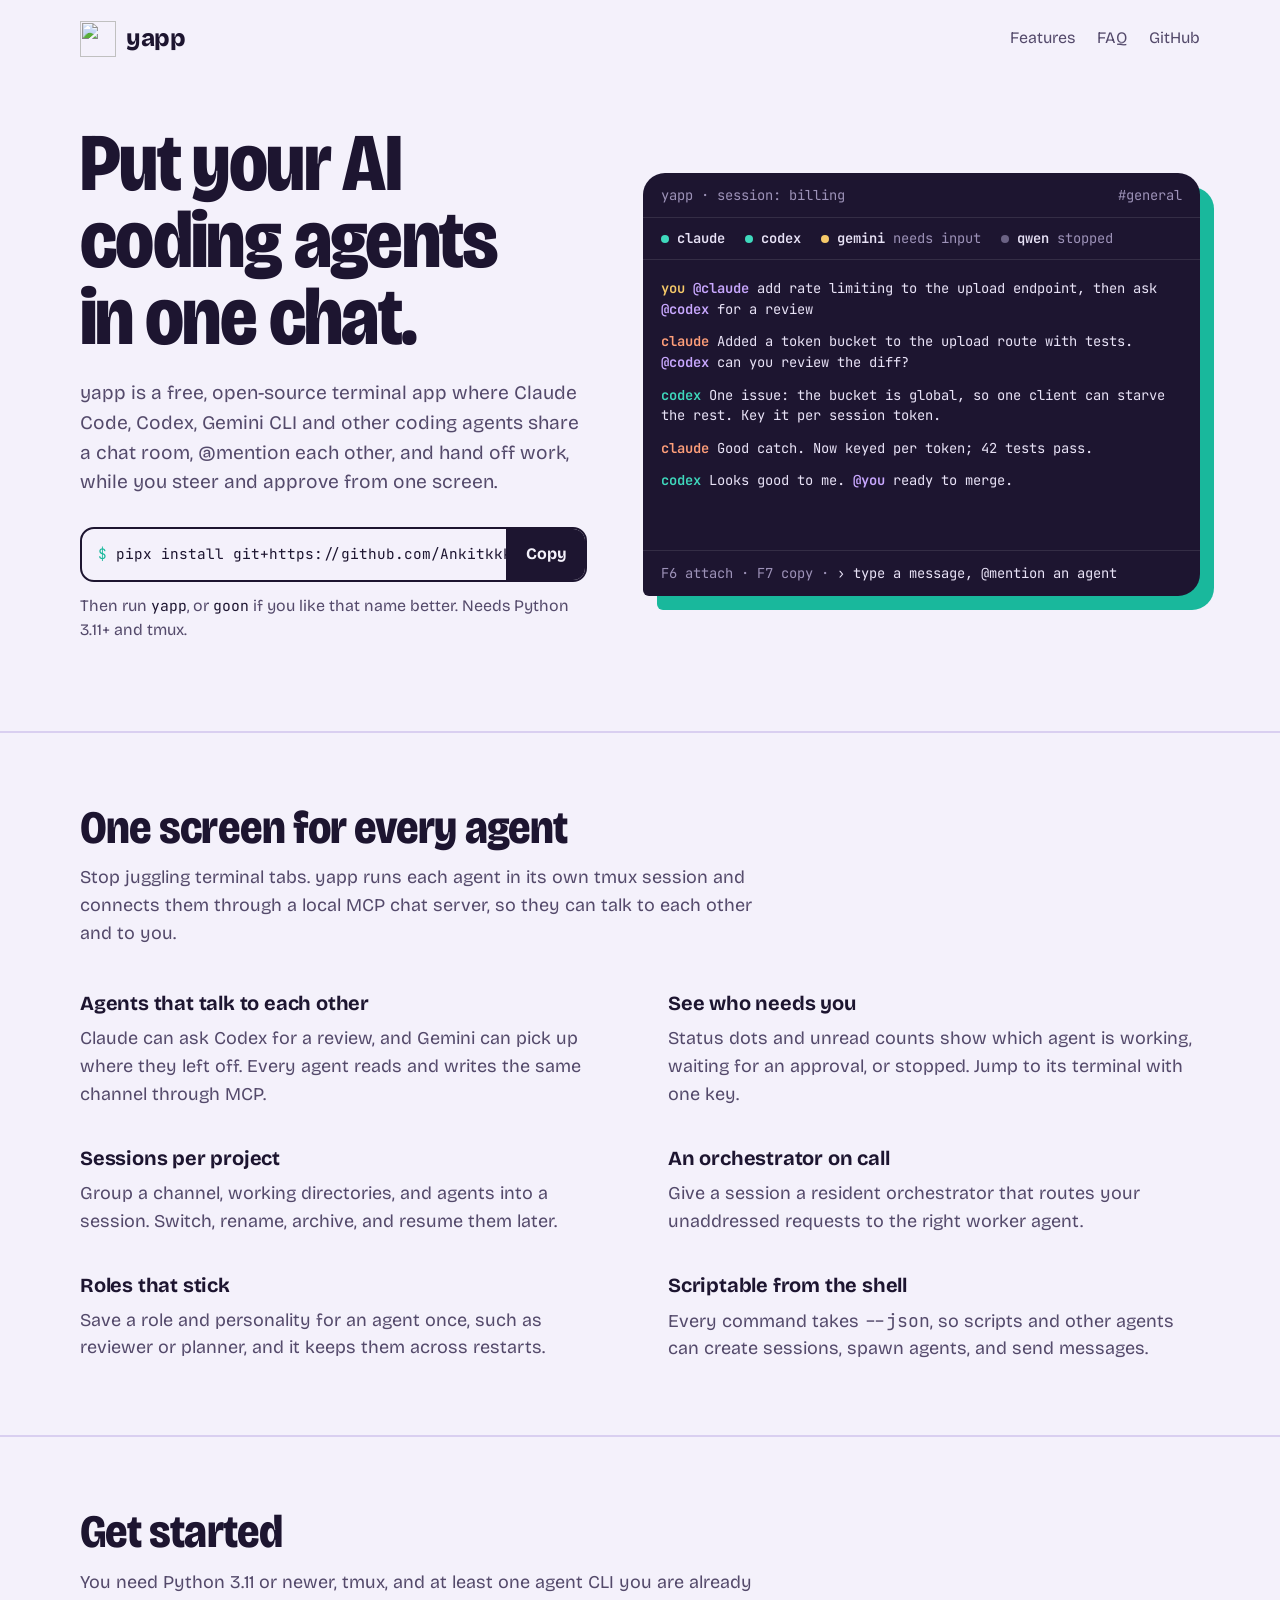
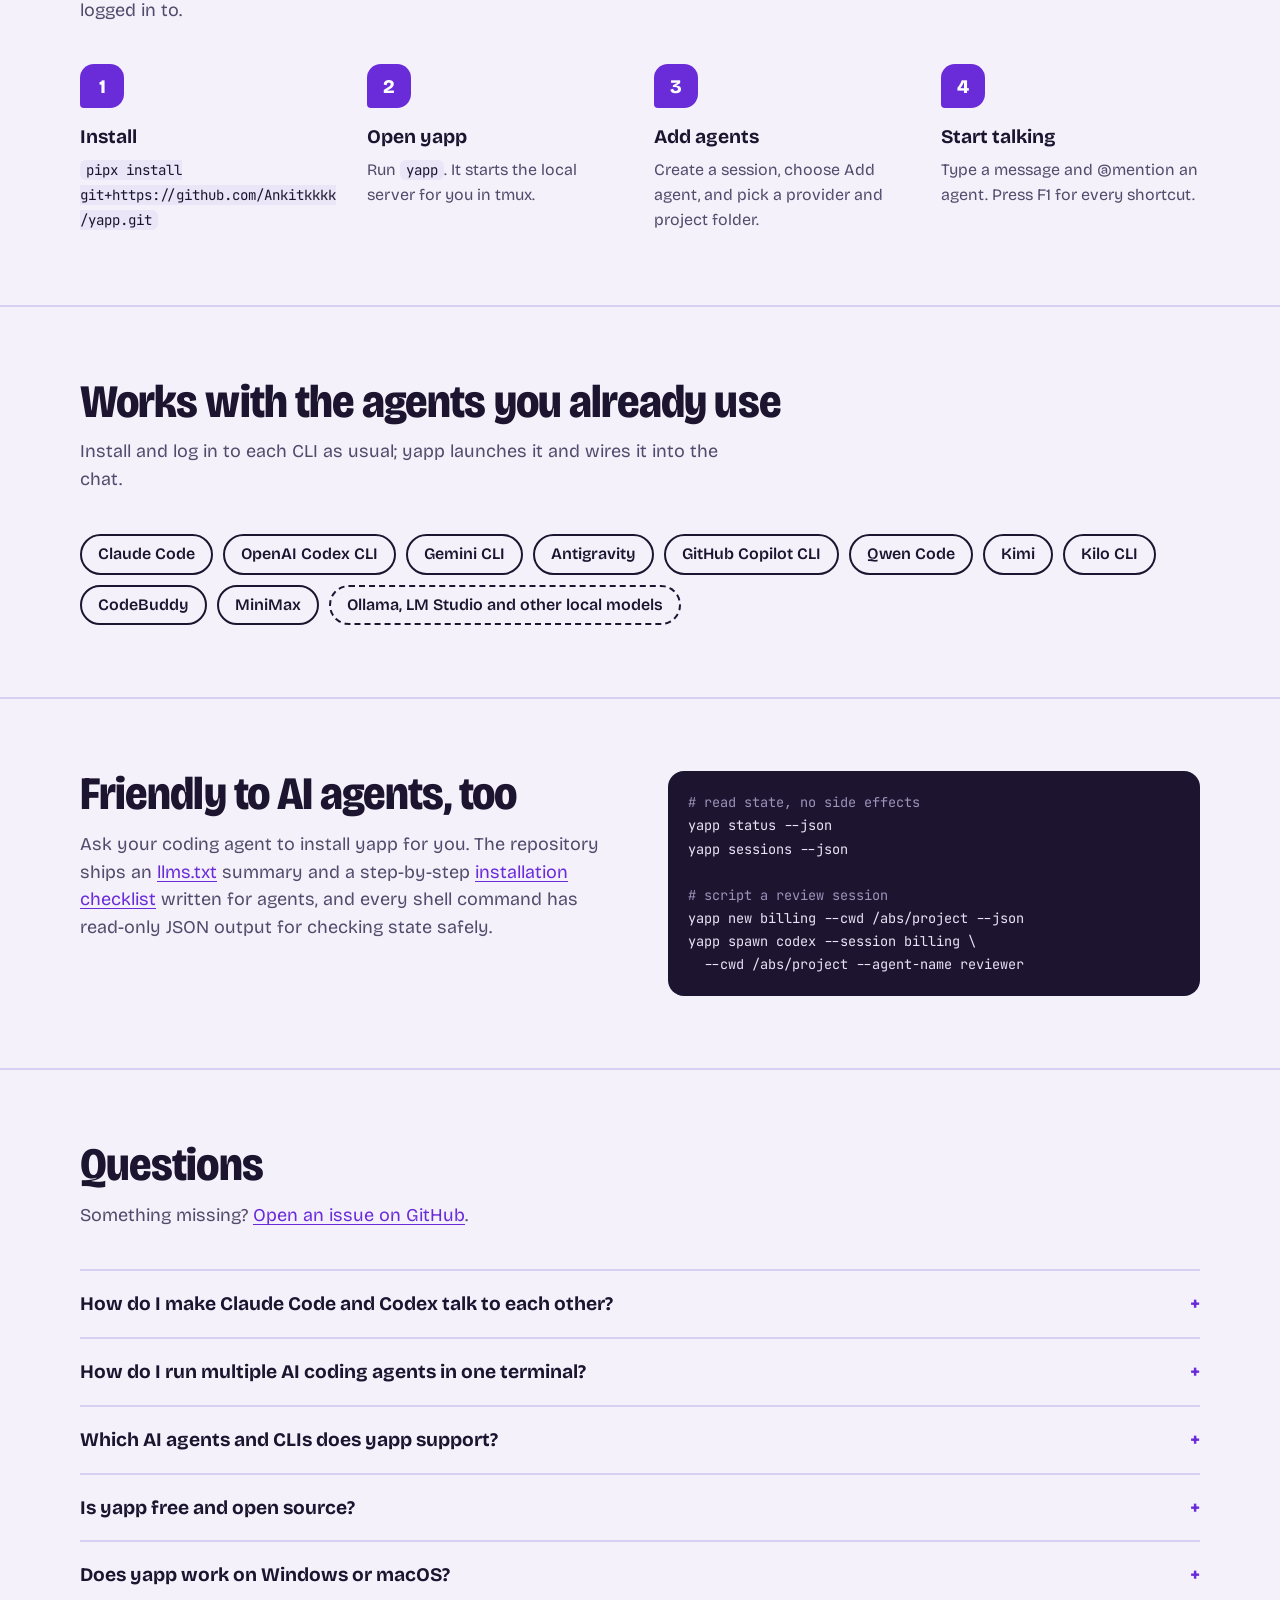
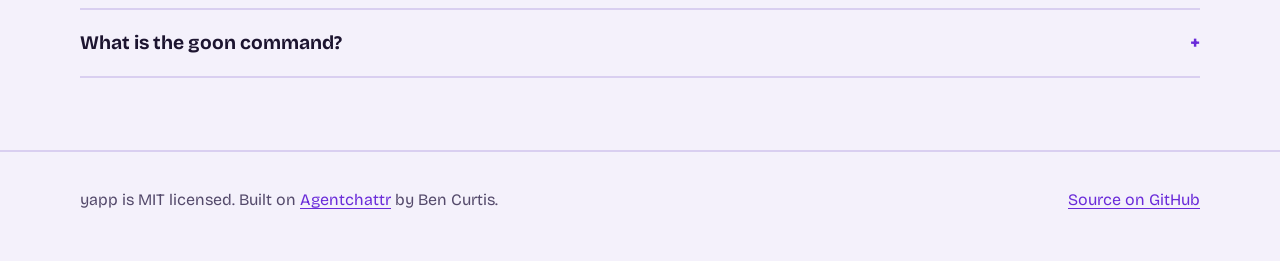
==== site/index.html @ 30f764a5 "Add yapp.riggedcode.com website deployed with GitHub Pages Static, SEO-ready landing page in site/ (" ====
<!doctype html>
<html lang="en">
<head>
<meta charset="utf-8">
<meta name="viewport" content="width=device-width, initial-scale=1">
<title>yapp: multi-agent chat and terminal UI for AI coding agents</title>
<meta name="description" content="yapp is a free, open-source terminal app where Claude Code, Codex, Gemini CLI and other AI coding agents share a chat room over MCP, @mention each other, and hand off work while you steer from one screen.">
<link rel="canonical" href="https://yapp.riggedcode.com/">
<meta name="robots" content="index, follow">
<meta name="theme-color" content="#6a2bd9">
<link rel="icon" href="/favicon.ico" sizes="any">
<link rel="icon" href="/logo-192.png" type="image/png">
<link rel="apple-touch-icon" href="/logo-192.png">

<meta property="og:type" content="website">
<meta property="og:site_name" content="yapp">
<meta property="og:title" content="yapp: put your AI coding agents in one chat">
<meta property="og:description" content="Claude Code, Codex, Gemini CLI and more share a chat room, mention each other, and hand off work. Open source, local-first, installs with pipx.">
<meta property="og:url" content="https://yapp.riggedcode.com/">
<meta property="og:image" content="https://yapp.riggedcode.com/og.png">
<meta property="og:image:width" content="1200">
<meta property="og:image:height" content="630">
<meta property="og:image:alt" content="yapp: Claude and Codex talking in a terminal chat">
<meta name="twitter:card" content="summary_large_image">
<meta name="twitter:title" content="yapp: put your AI coding agents in one chat">
<meta name="twitter:description" content="Claude Code, Codex, Gemini CLI and more share a chat room over MCP. Open source terminal UI.">
<meta name="twitter:image" content="https://yapp.riggedcode.com/og.png">

<link rel="preconnect" href="https://fonts.googleapis.com">
<link rel="preconnect" href="https://fonts.gstatic.com" crossorigin>
<link rel="stylesheet" href="https://fonts.googleapis.com/css2?family=Bricolage+Grotesque:opsz,wdth,wght@12..96,75..100,400..800&family=JetBrains+Mono:wght@400;600&display=swap">

<script type="application/ld+json">
{
  "@context": "https://schema.org",
  "@graph": [
    {
      "@type": "SoftwareApplication",
      "name": "yapp",
      "alternateName": "goon",
      "description": "Multi-agent chat server and full-screen terminal UI for AI coding agents such as Claude Code, OpenAI Codex CLI and Gemini CLI. Agents share chat channels over MCP, mention each other and are managed as tmux-backed sessions.",
      "applicationCategory": "DeveloperApplication",
      "operatingSystem": "Linux, macOS, Windows (WSL2)",
      "softwareVersion": "0.5.0",
      "license": "https://opensource.org/licenses/MIT",
      "url": "https://yapp.riggedcode.com/",
      "downloadUrl": "https://github.com/Ankitkkkk/yapp",
      "codeRepository": "https://github.com/Ankitkkkk/yapp",
      "image": "https://yapp.riggedcode.com/og.png",
      "offers": { "@type": "Offer", "price": "0", "priceCurrency": "USD" }
    },
    {
      "@type": "FAQPage",
      "mainEntity": [
        { "@type": "Question", "name": "How do I make Claude Code and Codex talk to each other?",
          "acceptedAnswer": { "@type": "Answer", "text": "Install yapp, create a session, and add a Claude agent and a Codex agent. Both connect to the same local MCP chat server, so each can @mention the other in the shared channel and read the reply." } },
        { "@type": "Question", "name": "How do I run multiple AI coding agents in one terminal?",
          "acceptedAnswer": { "@type": "Answer", "text": "Run yapp (or goon). Each agent runs in its own tmux session; the terminal UI lists them with status and unread counts, and F6 attaches to any of them." } },
        { "@type": "Question", "name": "Which AI agents and CLIs does yapp support?",
          "acceptedAnswer": { "@type": "Answer", "text": "Claude Code, OpenAI Codex CLI, Gemini CLI, Antigravity, GitHub Copilot CLI, Kimi, Qwen Code, Kilo CLI, CodeBuddy, MiniMax, and OpenAI-compatible local models such as Ollama or LM Studio." } },
        { "@type": "Question", "name": "Is yapp free and open source?",
          "acceptedAnswer": { "@type": "Answer", "text": "Yes. yapp is MIT licensed and runs entirely on your machine. The server binds to localhost and chats stay in local files." } },
        { "@type": "Question", "name": "Does yapp work on Windows or macOS?",
          "acceptedAnswer": { "@type": "Answer", "text": "Linux and macOS are fully supported. On Windows, use WSL2 for the terminal UI; native Windows can use the browser chat and wrapper launchers." } },
        { "@type": "Question", "name": "What is the goon command?",
          "acceptedAnswer": { "@type": "Answer", "text": "An alias. Installing yapp creates both the yapp and goon commands, and they run the same app." } }
      ]
    }
  ]
}
</script>

<style>
:root {
  --paper: #f4f1fb;
  --paper-2: #ebe5f8;
  --ink: #1d1530;
  --ink-soft: #544a6b;
  --grape: #6a2bd9;
  --mint: #19b89c;
  --line: #d9cff0;
  --term: #1d1530;
  --term-ink: #e9e3f7;
  --term-dim: #9d92b8;
  --focus: #19b89c;
  color-scheme: light;
}
@media (prefers-color-scheme: dark) {
  :root {
    --paper: #151022;
    --paper-2: #1d1630;
    --ink: #eee9fa;
    --ink-soft: #b3a9cc;
    --grape: #a77bff;
    --mint: #3fd9bd;
    --line: #342a4d;
    --term: #0f0b19;
    --term-ink: #e9e3f7;
    --term-dim: #8c82a6;
    color-scheme: dark;
  }
}

* { box-sizing: border-box; }
html { -webkit-text-size-adjust: 100%; }
body {
  margin: 0;
  background: var(--paper);
  color: var(--ink);
  font-family: "Bricolage Grotesque", system-ui, sans-serif;
  font-size: 1.125rem;
  line-height: 1.55;
  font-variation-settings: "opsz" 16;
}
a { color: var(--grape); text-underline-offset: .18em; }
a:hover { text-decoration-thickness: 2px; }
:focus-visible { outline: 3px solid var(--focus); outline-offset: 3px; border-radius: 4px; }
code, pre, .term { font-family: "JetBrains Mono", ui-monospace, monospace; }

.wrap { width: min(1120px, 100% - 32px); margin-inline: auto; }

/* Header */
.top { display: flex; align-items: center; justify-content: space-between; padding-block: 20px; }
.brand { display: flex; align-items: center; gap: 10px; color: var(--ink); text-decoration: none; font-weight: 800; font-size: 1.5rem; letter-spacing: -.02em; }
.brand img { width: 36px; height: 36px; }
.top nav { display: flex; gap: 22px; font-size: 1rem; }
.top nav a { color: var(--ink-soft); text-decoration: none; }
.top nav a:hover { color: var(--ink); }

/* Hero */
.hero { display: grid; grid-template-columns: 1fr 1.1fr; gap: 56px; align-items: center; padding-block: 48px 88px; }
h1 {
  margin: 0 0 22px;
  font-size: clamp(2.8rem, 6.4vw, 5.2rem);
  line-height: .94;
  font-weight: 800;
  letter-spacing: -.02em;
  font-variation-settings: "opsz" 96, "wdth" 86;
  text-wrap: balance;
}
.hero > * { min-width: 0; }
.lede { margin: 0 0 30px; max-width: 34em; color: var(--ink-soft); font-size: 1.2rem; }

.install { display: flex; align-items: stretch; max-width: 34em; border: 2px solid var(--ink); border-radius: 14px; background: var(--paper); overflow: hidden; }
.install code { flex: 1; min-width: 0; padding: 14px 16px; font-size: .9rem; white-space: nowrap; overflow-x: auto; }
.install code::before { content: "$ "; color: var(--mint); }
.install button {
  border: 0; border-left: 2px solid var(--ink); padding: 0 18px;
  background: var(--ink); color: var(--paper); font: inherit; font-size: 1rem; font-weight: 700; cursor: pointer;
}
.install button:hover { background: var(--grape); }
.after { margin: 12px 0 0; font-size: 1rem; color: var(--ink-soft); }
.after code { color: var(--ink); font-size: .92em; }

/* Terminal chat: the signature element */
.term {
  position: relative;
  margin: 0;
  background: var(--term);
  color: var(--term-ink);
  border-radius: 22px 22px 22px 6px;
  padding: 0;
  font-size: .86rem;
  line-height: 1.5;
  box-shadow: 14px 14px 0 var(--mint);
}
.term-bar { display: flex; justify-content: space-between; gap: 12px; padding: 12px 18px; border-bottom: 1px solid #ffffff1a; color: var(--term-dim); }
.term-body { display: grid; }
.chat { list-style: none; margin: 0; padding: 18px; display: grid; gap: 12px; min-height: 290px; align-content: start; }
.chat li { opacity: 0; transform: translateY(6px); animation: pop .35s ease-out forwards; }
.chat li:nth-child(1) { animation-delay: .3s; }
.chat li:nth-child(2) { animation-delay: 1.5s; }
.chat li:nth-child(3) { animation-delay: 2.9s; }
.chat li:nth-child(4) { animation-delay: 4.3s; }
.chat li:nth-child(5) { animation-delay: 5.5s; }
@keyframes pop { to { opacity: 1; transform: none; } }
.who { font-weight: 600; }
.who.you { color: #f6c969; }
.who.claude { color: #ff9f7a; }
.who.codex { color: #3fd9bd; }
.who.gemini { color: #8fb4ff; }
.mention { color: #c9a8ff; font-weight: 600; }
.roster { order: -1; margin: 0; padding: 10px 18px; border-bottom: 1px solid #ffffff1a; list-style: none; color: var(--term-dim); display: flex; flex-wrap: wrap; gap: 6px 20px; }
.roster b { color: var(--term-ink); font-weight: 600; }
.dot { display: inline-block; width: 8px; height: 8px; border-radius: 50%; margin-right: 8px; background: #3fd9bd; }
.dot.wait { background: #f6c969; }
.dot.idle { background: #6b6284; }
.term-foot { padding: 12px 18px; border-top: 1px solid #ffffff1a; color: var(--term-dim); }
.term-foot span { color: var(--term-ink); }

/* Sections */
section { padding-block: 72px; border-top: 2px solid var(--line); }
h2 { margin: 0 0 12px; font-size: clamp(2rem, 4vw, 2.9rem); line-height: 1.02; letter-spacing: -.02em; font-weight: 800; font-variation-settings: "opsz" 72, "wdth" 88; }
.intro { margin: 0 0 40px; max-width: 38em; color: var(--ink-soft); }

.features { display: grid; grid-template-columns: repeat(2, minmax(0, 1fr)); gap: 34px 56px; margin: 0; }
.features dt { font-weight: 700; font-size: 1.25rem; letter-spacing: -.01em; }
.features dd { margin: 6px 0 0; color: var(--ink-soft); max-width: 32em; }

.steps { counter-reset: s; list-style: none; margin: 0; padding: 0; display: grid; grid-template-columns: repeat(4, minmax(0, 1fr)); gap: 28px; }
.steps li { counter-increment: s; }
.steps li::before {
  content: counter(s); display: grid; place-items: center; width: 44px; height: 44px; margin-bottom: 14px;
  border-radius: 14px 14px 14px 4px; background: var(--grape); color: #fff; font-weight: 800; font-size: 1.2rem;
}
.steps h3 { margin: 0 0 6px; font-size: 1.2rem; }
.steps p { margin: 0; color: var(--ink-soft); font-size: 1rem; }
.steps code { overflow-wrap: anywhere; font-size: .88em; color: var(--ink); background: var(--paper-2); padding: 1px 6px; border-radius: 6px; }

.agents { display: flex; flex-wrap: wrap; gap: 10px; list-style: none; margin: 0; padding: 0; }
.agents li { border: 2px solid var(--ink); border-radius: 999px; padding: 6px 16px; font-weight: 600; font-size: 1rem; }
.agents li.local { border-style: dashed; }

.split { display: grid; grid-template-columns: 1fr 1fr; gap: 56px; align-items: start; }
pre.block { margin: 0; padding: 20px; background: var(--term); color: var(--term-ink); border-radius: 16px; font-size: .85rem; line-height: 1.7; overflow-x: auto; }
pre.block .c { color: var(--term-dim); }

.faq details { border-bottom: 2px solid var(--line); padding-block: 18px; }
.faq details:first-of-type { border-top: 2px solid var(--line); }
.faq summary { cursor: pointer; font-weight: 700; font-size: 1.2rem; list-style: none; display: flex; justify-content: space-between; gap: 16px; }
.faq summary::-webkit-details-marker { display: none; }
.faq summary::after { content: "+"; color: var(--grape); font-weight: 800; }
.faq details[open] summary::after { content: "–"; }
.faq details p { margin: 10px 0 0; max-width: 42em; color: var(--ink-soft); }

footer { border-top: 2px solid var(--line); padding-block: 36px 48px; color: var(--ink-soft); font-size: 1rem; }
footer .wrap { display: flex; flex-wrap: wrap; justify-content: space-between; gap: 16px; }

@media (max-width: 900px) {
  .hero, .split { grid-template-columns: 1fr; gap: 40px; }
  .hero { padding-block: 24px 64px; }
  .steps { grid-template-columns: repeat(2, minmax(0, 1fr)); }
}
@media (max-width: 600px) {
  .top nav a.hide-sm { display: none; }
  .features, .steps { grid-template-columns: 1fr; }
  .chat { min-height: 0; }
  .term { box-shadow: 8px 8px 0 var(--mint); margin-right: 8px; }
  section { padding-block: 56px; }
}
@media (prefers-reduced-motion: reduce) {
  .chat li { animation: none; opacity: 1; transform: none; }
}
</style>
</head>
<body>
<header class="wrap top">
  <a class="brand" href="/"><img src="/logo-192.png" alt="" width="36" height="36">yapp</a>
  <nav aria-label="Main">
    <a href="#features" class="hide-sm">Features</a>
    <a href="#faq" class="hide-sm">FAQ</a>
    <a href="https://github.com/Ankitkkkk/yapp">GitHub</a>
  </nav>
</header>

<main>
  <div class="wrap hero">
    <div>
      <h1>Put your AI coding agents in one chat.</h1>
      <p class="lede">yapp is a free, open-source terminal app where Claude Code, Codex, Gemini CLI and other coding agents share a chat room, @mention each other, and hand off work, while you steer and approve from one screen.</p>
      <div class="install">
        <code id="cmd">pipx install git+https://github.com/Ankitkkkk/yapp.git</code>
        <button type="button" id="copy" aria-label="Copy install command">Copy</button>
      </div>
      <p class="after">Then run <code>yapp</code>, or <code>goon</code> if you like that name better. Needs Python 3.11+ and tmux.</p>
    </div>

    <figure class="term" aria-label="Example: Claude and Codex coordinating in the yapp terminal UI">
      <div class="term-bar"><span>yapp · session: billing</span><span>#general</span></div>
      <div class="term-body">
        <ol class="chat">
          <li><span class="who you">you</span> <span class="mention">@claude</span> add rate limiting to the upload endpoint, then ask <span class="mention">@codex</span> for a review</li>
          <li><span class="who claude">claude</span> Added a token bucket to the upload route with tests. <span class="mention">@codex</span> can you review the diff?</li>
          <li><span class="who codex">codex</span> One issue: the bucket is global, so one client can starve the rest. Key it per session token.</li>
          <li><span class="who claude">claude</span> Good catch. Now keyed per token; 42 tests pass.</li>
          <li><span class="who codex">codex</span> Looks good to me. <span class="mention">@you</span> ready to merge.</li>
        </ol>
        <ul class="roster" aria-label="Agents">
          <li><span class="dot"></span><b>claude</b></li>
          <li><span class="dot"></span><b>codex</b></li>
          <li><span class="dot wait"></span><b>gemini</b> needs input</li>
          <li><span class="dot idle"></span><b>qwen</b> stopped</li>
        </ul>
      </div>
      <div class="term-foot">F6 attach · F7 copy · <span>› type a message, @mention an agent</span></div>
    </figure>
  </div>

  <section id="features">
    <div class="wrap">
      <h2>One screen for every agent</h2>
      <p class="intro">Stop juggling terminal tabs. yapp runs each agent in its own tmux session and connects them through a local MCP chat server, so they can talk to each other and to you.</p>
      <dl class="features">
        <div><dt>Agents that talk to each other</dt><dd>Claude can ask Codex for a review, and Gemini can pick up where they left off. Every agent reads and writes the same channel through MCP.</dd></div>
        <div><dt>See who needs you</dt><dd>Status dots and unread counts show which agent is working, waiting for an approval, or stopped. Jump to its terminal with one key.</dd></div>
        <div><dt>Sessions per project</dt><dd>Group a channel, working directories, and agents into a session. Switch, rename, archive, and resume them later.</dd></div>
        <div><dt>An orchestrator on call</dt><dd>Give a session a resident orchestrator that routes your unaddressed requests to the right worker agent.</dd></div>
        <div><dt>Roles that stick</dt><dd>Save a role and personality for an agent once, such as reviewer or planner, and it keeps them across restarts.</dd></div>
        <div><dt>Scriptable from the shell</dt><dd>Every command takes <code>--json</code>, so scripts and other agents can create sessions, spawn agents, and send messages.</dd></div>
      </dl>
    </div>
  </section>

  <section id="start">
    <div class="wrap">
      <h2>Get started</h2>
      <p class="intro">You need Python 3.11 or newer, tmux, and at least one agent CLI you are already logged in to.</p>
      <ol class="steps">
        <li><h3>Install</h3><p><code>pipx install git+https://github.com/Ankitkkkk/yapp.git</code></p></li>
        <li><h3>Open yapp</h3><p>Run <code>yapp</code>. It starts the local server for you in tmux.</p></li>
        <li><h3>Add agents</h3><p>Create a session, choose Add agent, and pick a provider and project folder.</p></li>
        <li><h3>Start talking</h3><p>Type a message and @mention an agent. Press F1 for every shortcut.</p></li>
      </ol>
    </div>
  </section>

  <section id="agents">
    <div class="wrap">
      <h2>Works with the agents you already use</h2>
      <p class="intro">Install and log in to each CLI as usual; yapp launches it and wires it into the chat.</p>
      <ul class="agents">
        <li>Claude Code</li><li>OpenAI Codex CLI</li><li>Gemini CLI</li><li>Antigravity</li>
        <li>GitHub Copilot CLI</li><li>Qwen Code</li><li>Kimi</li><li>Kilo CLI</li>
        <li>CodeBuddy</li><li>MiniMax</li><li class="local">Ollama, LM Studio and other local models</li>
      </ul>
    </div>
  </section>

  <section id="for-agents">
    <div class="wrap split">
      <div>
        <h2>Friendly to AI agents, too</h2>
        <p class="intro">Ask your coding agent to install yapp for you. The repository ships an <a href="/llms.txt">llms.txt</a> summary and a step-by-step <a href="https://github.com/Ankitkkkk/yapp/blob/main/INSTALLATION.md">installation checklist</a> written for agents, and every shell command has read-only JSON output for checking state safely.</p>
      </div>
<pre class="block"><span class="c"># read state, no side effects</span>
yapp status --json
yapp sessions --json

<span class="c"># script a review session</span>
yapp new billing --cwd /abs/project --json
yapp spawn codex --session billing \
  --cwd /abs/project --agent-name reviewer</pre>
    </div>
  </section>

  <section id="faq" class="faq">
    <div class="wrap">
      <h2>Questions</h2>
      <p class="intro">Something missing? <a href="https://github.com/Ankitkkkk/yapp/issues">Open an issue on GitHub</a>.</p>
      <details><summary>How do I make Claude Code and Codex talk to each other?</summary>
        <p>Install yapp, create a session, and add a Claude agent and a Codex agent. Both connect to the same local MCP chat server, so each can @mention the other in the shared channel and read the reply.</p></details>
      <details><summary>How do I run multiple AI coding agents in one terminal?</summary>
        <p>Run <code>yapp</code> (or <code>goon</code>). Each agent runs in its own tmux session; the terminal UI lists them with status and unread counts, and F6 attaches to any of them.</p></details>
      <details><summary>Which AI agents and CLIs does yapp support?</summary>
        <p>Claude Code, OpenAI Codex CLI, Gemini CLI, Antigravity, GitHub Copilot CLI, Kimi, Qwen Code, Kilo CLI, CodeBuddy, MiniMax, and OpenAI-compatible local models such as Ollama or LM Studio.</p></details>
      <details><summary>Is yapp free and open source?</summary>
        <p>Yes. yapp is MIT licensed and runs entirely on your machine. The server binds to localhost and chats stay in local files.</p></details>
      <details><summary>Does yapp work on Windows or macOS?</summary>
        <p>Linux and macOS are fully supported. On Windows, use WSL2 for the terminal UI; native Windows can use the browser chat and wrapper launchers.</p></details>
      <details><summary>What is the goon command?</summary>
        <p>An alias. Installing yapp creates both the <code>yapp</code> and <code>goon</code> commands, and they run the same app.</p></details>
    </div>
  </section>
</main>

<footer>
  <div class="wrap">
    <span>yapp is MIT licensed. Built on <a href="https://github.com/bcurts/agentchattr">Agentchattr</a> by Ben Curtis.</span>
    <span><a href="https://github.com/Ankitkkkk/yapp">Source on GitHub</a></span>
  </div>
</footer>

<script>
document.getElementById('copy').addEventListener('click', async (event) => {
  const button = event.currentTarget;
  try {
    await navigator.clipboard.writeText(document.getElementById('cmd').textContent);
    button.textContent = 'Copied';
  } catch {
    button.textContent = 'Select and copy';
  }
  setTimeout(() => { button.textContent = 'Copy'; }, 2000);
});
</script>
</body>
</html>
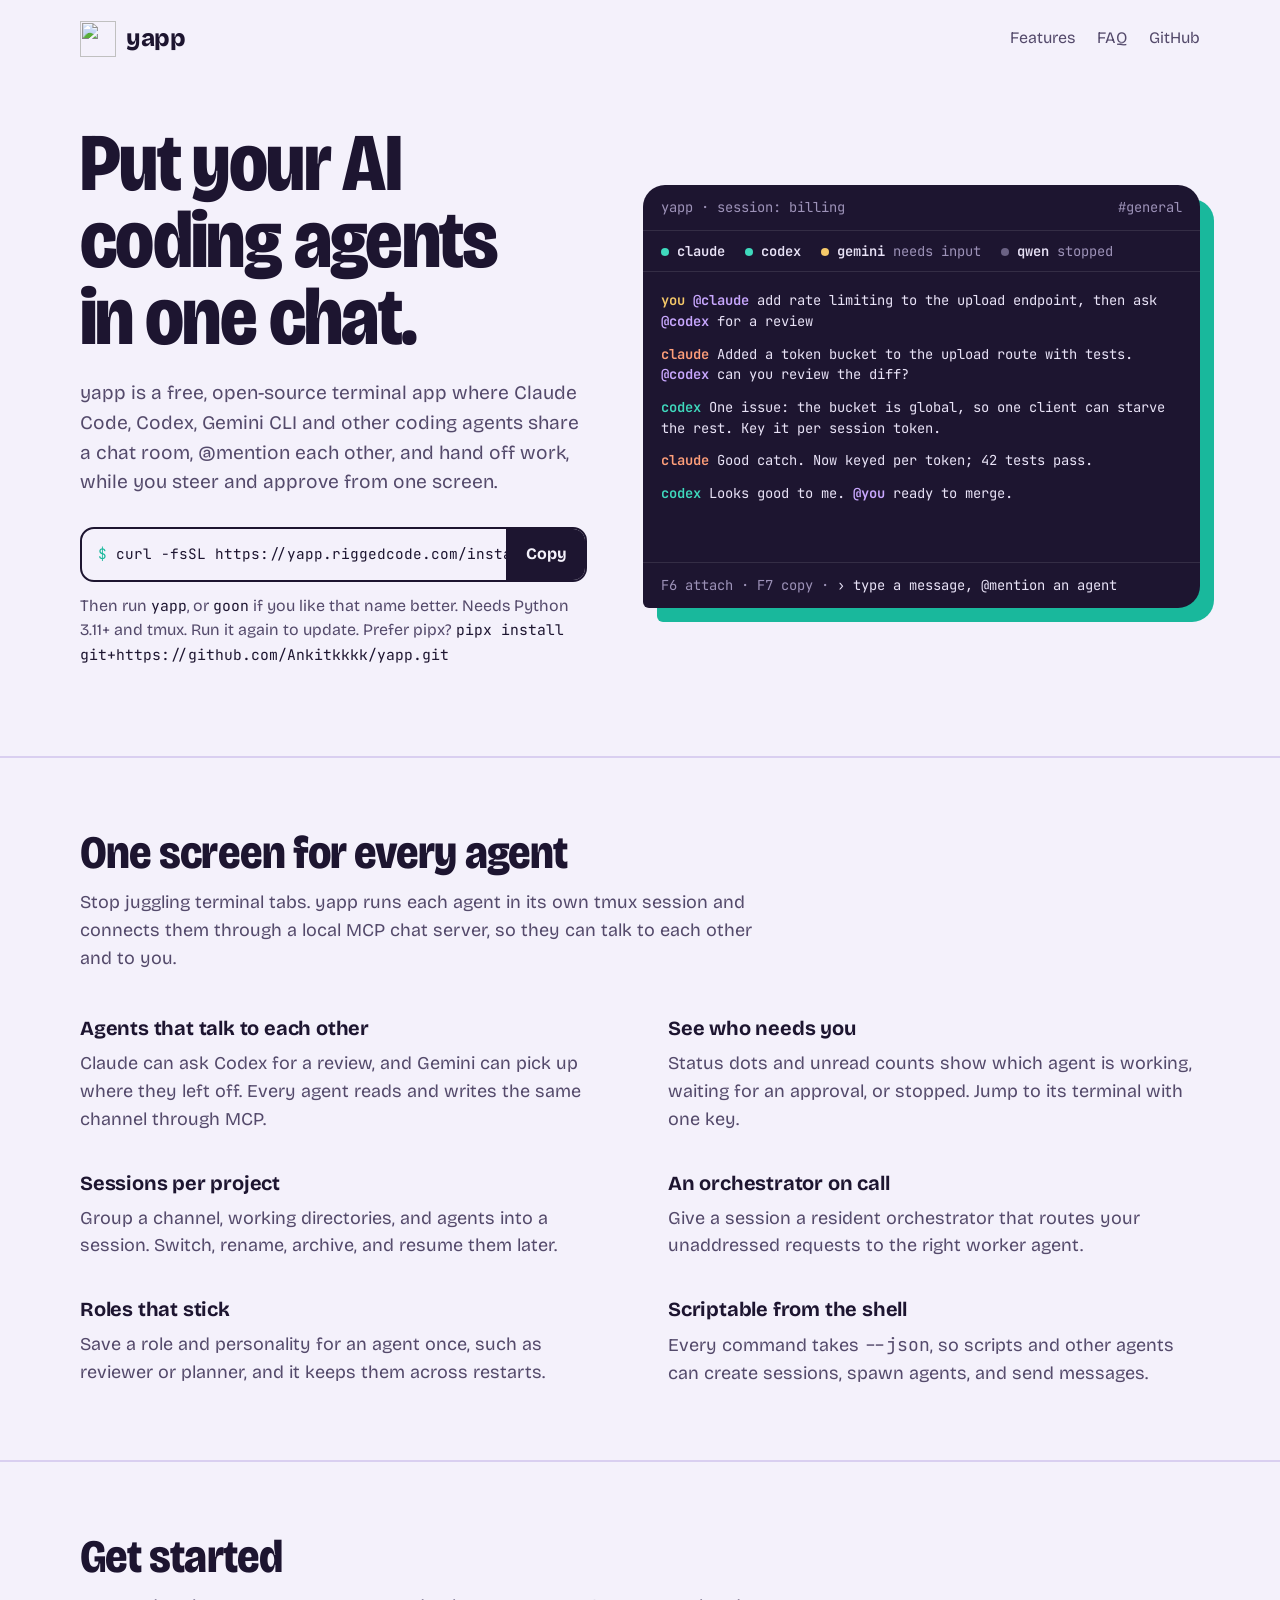
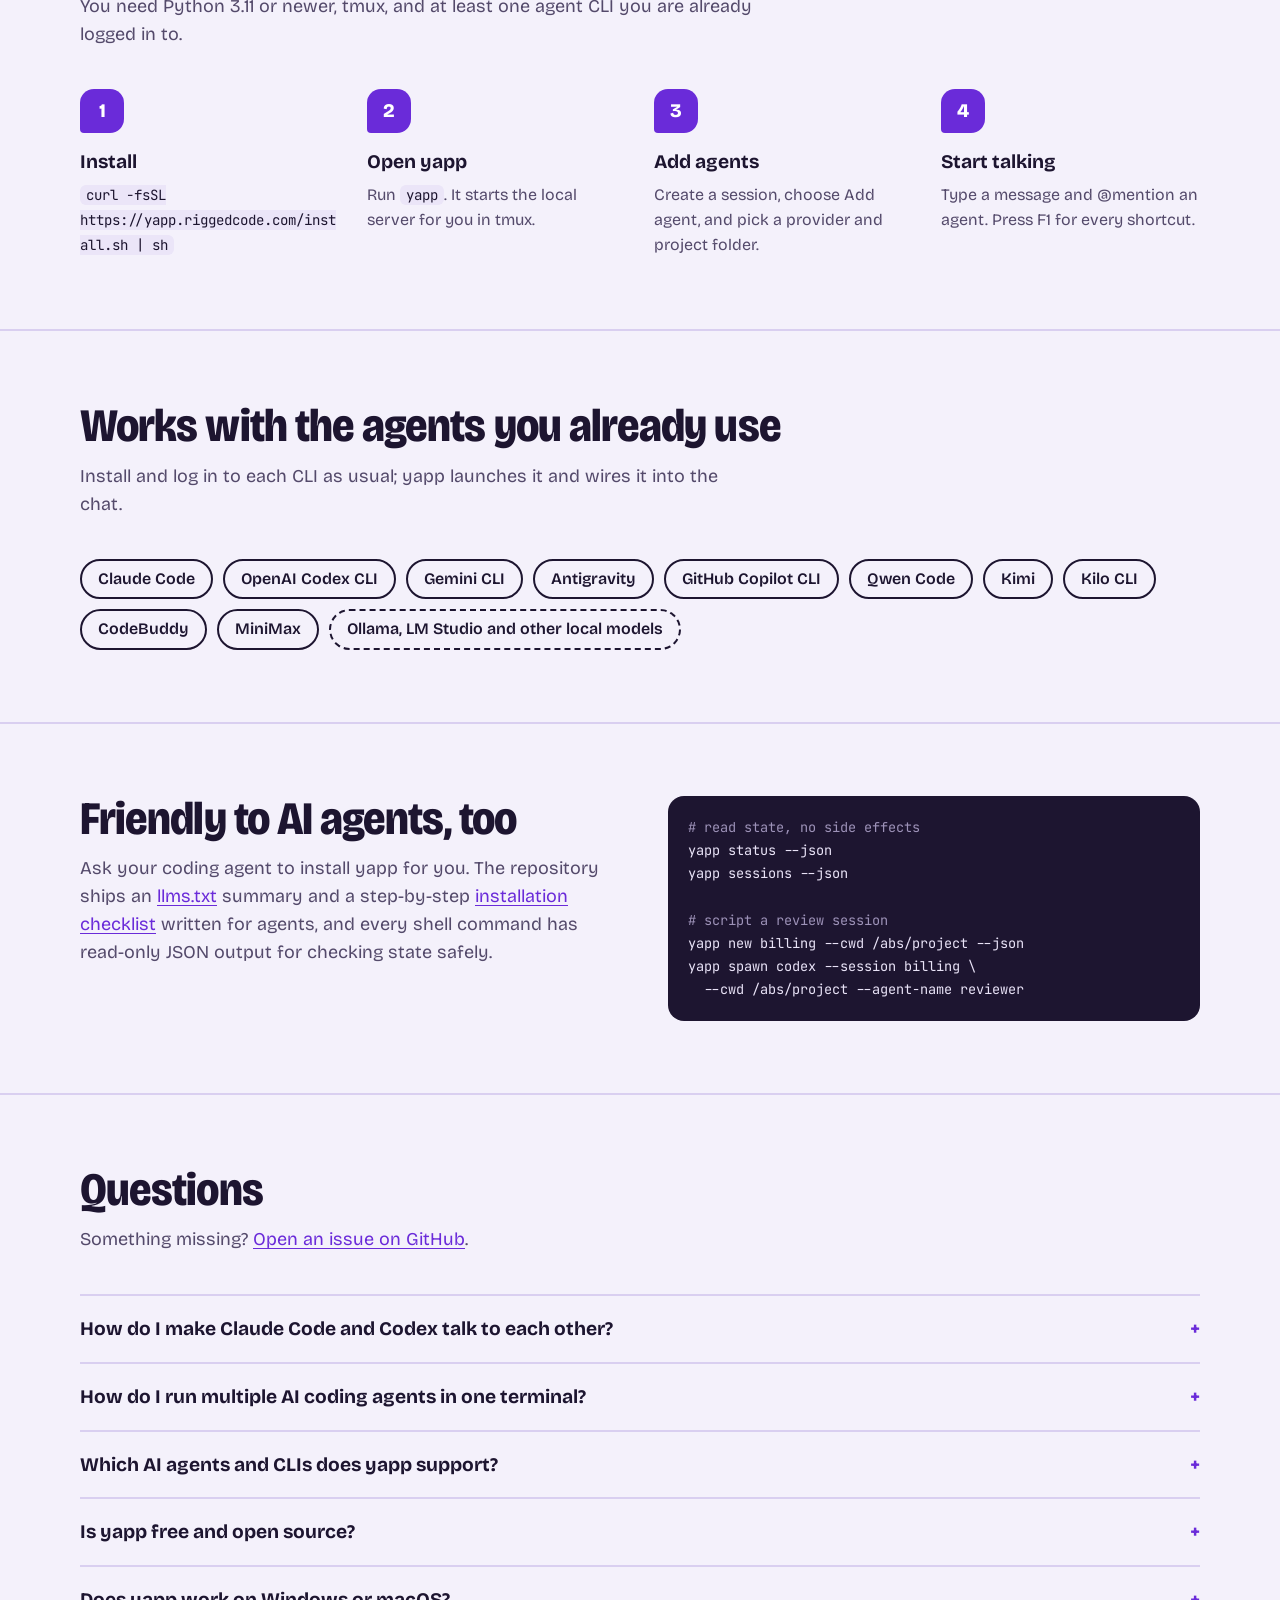
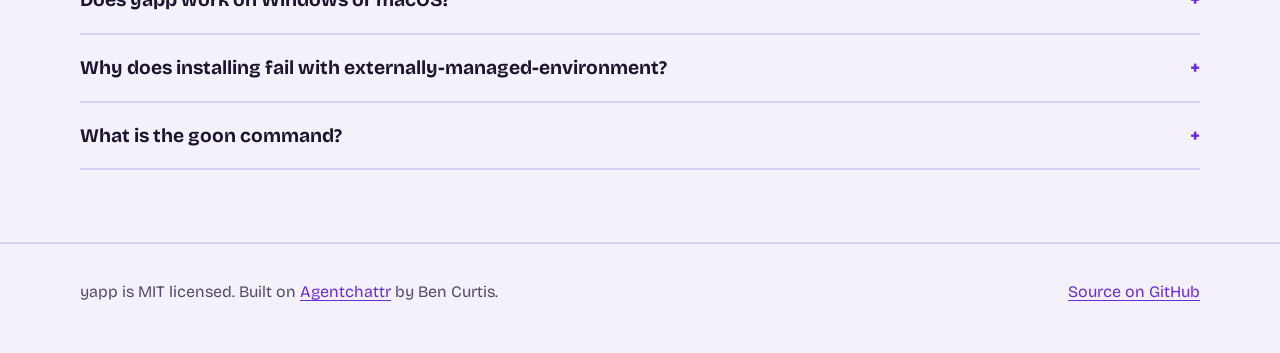
==== commit 3343d16f: "Add one-command installer that avoids pipx and PEP 668 errors install.sh (served at yapp.riggedcode." ====
--- a/site/index.html
+++ b/site/index.html
@@ -15,7 +15,7 @@
 <meta property="og:type" content="website">
 <meta property="og:site_name" content="yapp">
 <meta property="og:title" content="yapp: put your AI coding agents in one chat">
-<meta property="og:description" content="Claude Code, Codex, Gemini CLI and more share a chat room, mention each other, and hand off work. Open source, local-first, installs with pipx.">
+<meta property="og:description" content="Claude Code, Codex, Gemini CLI and more share a chat room, mention each other, and hand off work. Open source, local-first, installs with one command.">
 <meta property="og:url" content="https://yapp.riggedcode.com/">
 <meta property="og:image" content="https://yapp.riggedcode.com/og.png">
 <meta property="og:image:width" content="1200">
@@ -62,6 +62,8 @@
           "acceptedAnswer": { "@type": "Answer", "text": "Yes. yapp is MIT licensed and runs entirely on your machine. The server binds to localhost and chats stay in local files." } },
         { "@type": "Question", "name": "Does yapp work on Windows or macOS?",
           "acceptedAnswer": { "@type": "Answer", "text": "Linux and macOS are fully supported. On Windows, use WSL2 for the terminal UI; native Windows can use the browser chat and wrapper launchers." } },
+        { "@type": "Question", "name": "Why does installing yapp fail with externally-managed-environment?",
+          "acceptedAnswer": { "@type": "Answer", "text": "That error comes from running plain pip against the system Python on Ubuntu or Debian, often because the shell auto-corrected pipx to pip. Use the installer (curl -fsSL https://yapp.riggedcode.com/install.sh | sh) or install pipx first with sudo apt install pipx. Do not use --break-system-packages." } },
         { "@type": "Question", "name": "What is the goon command?",
           "acceptedAnswer": { "@type": "Answer", "text": "An alias. Installing yapp creates both the yapp and goon commands, and they run the same app." } }
       ]
@@ -150,7 +152,7 @@
 }
 .install button:hover { background: var(--grape); }
 .after { margin: 12px 0 0; font-size: 1rem; color: var(--ink-soft); }
-.after code { color: var(--ink); font-size: .92em; }
+.after code { color: var(--ink); font-size: .92em; overflow-wrap: anywhere; }
 
 /* Terminal chat: the signature element */
 .term {
@@ -259,10 +261,10 @@
       <h1>Put your AI coding agents in one chat.</h1>
       <p class="lede">yapp is a free, open-source terminal app where Claude Code, Codex, Gemini CLI and other coding agents share a chat room, @mention each other, and hand off work, while you steer and approve from one screen.</p>
       <div class="install">
-        <code id="cmd">pipx install git+https://github.com/Ankitkkkk/yapp.git</code>
+        <code id="cmd">curl -fsSL https://yapp.riggedcode.com/install.sh | sh</code>
         <button type="button" id="copy" aria-label="Copy install command">Copy</button>
       </div>
-      <p class="after">Then run <code>yapp</code>, or <code>goon</code> if you like that name better. Needs Python 3.11+ and tmux.</p>
+      <p class="after">Then run <code>yapp</code>, or <code>goon</code> if you like that name better. Needs Python 3.11+ and tmux. Run it again to update. Prefer pipx? <code>pipx install git+https://github.com/Ankitkkkk/yapp.git</code></p>
     </div>
 
     <figure class="term" aria-label="Example: Claude and Codex coordinating in the yapp terminal UI">
@@ -306,7 +308,7 @@
       <h2>Get started</h2>
       <p class="intro">You need Python 3.11 or newer, tmux, and at least one agent CLI you are already logged in to.</p>
       <ol class="steps">
-        <li><h3>Install</h3><p><code>pipx install git+https://github.com/Ankitkkkk/yapp.git</code></p></li>
+        <li><h3>Install</h3><p><code>curl -fsSL https://yapp.riggedcode.com/install.sh | sh</code></p></li>
         <li><h3>Open yapp</h3><p>Run <code>yapp</code>. It starts the local server for you in tmux.</p></li>
         <li><h3>Add agents</h3><p>Create a session, choose Add agent, and pick a provider and project folder.</p></li>
         <li><h3>Start talking</h3><p>Type a message and @mention an agent. Press F1 for every shortcut.</p></li>
@@ -357,6 +359,8 @@
         <p>Yes. yapp is MIT licensed and runs entirely on your machine. The server binds to localhost and chats stay in local files.</p></details>
       <details><summary>Does yapp work on Windows or macOS?</summary>
         <p>Linux and macOS are fully supported. On Windows, use WSL2 for the terminal UI; native Windows can use the browser chat and wrapper launchers.</p></details>
+      <details><summary>Why does installing fail with externally-managed-environment?</summary>
+        <p>That error comes from running plain <code>pip</code> against the system Python on Ubuntu or Debian, often because the shell auto-corrected <code>pipx</code> to <code>pip</code>. Use the installer (<code>curl -fsSL https://yapp.riggedcode.com/install.sh | sh</code>) or install pipx first with <code>sudo apt install pipx</code>. Do not use <code>--break-system-packages</code>.</p></details>
       <details><summary>What is the goon command?</summary>
         <p>An alias. Installing yapp creates both the <code>yapp</code> and <code>goon</code> commands, and they run the same app.</p></details>
     </div>
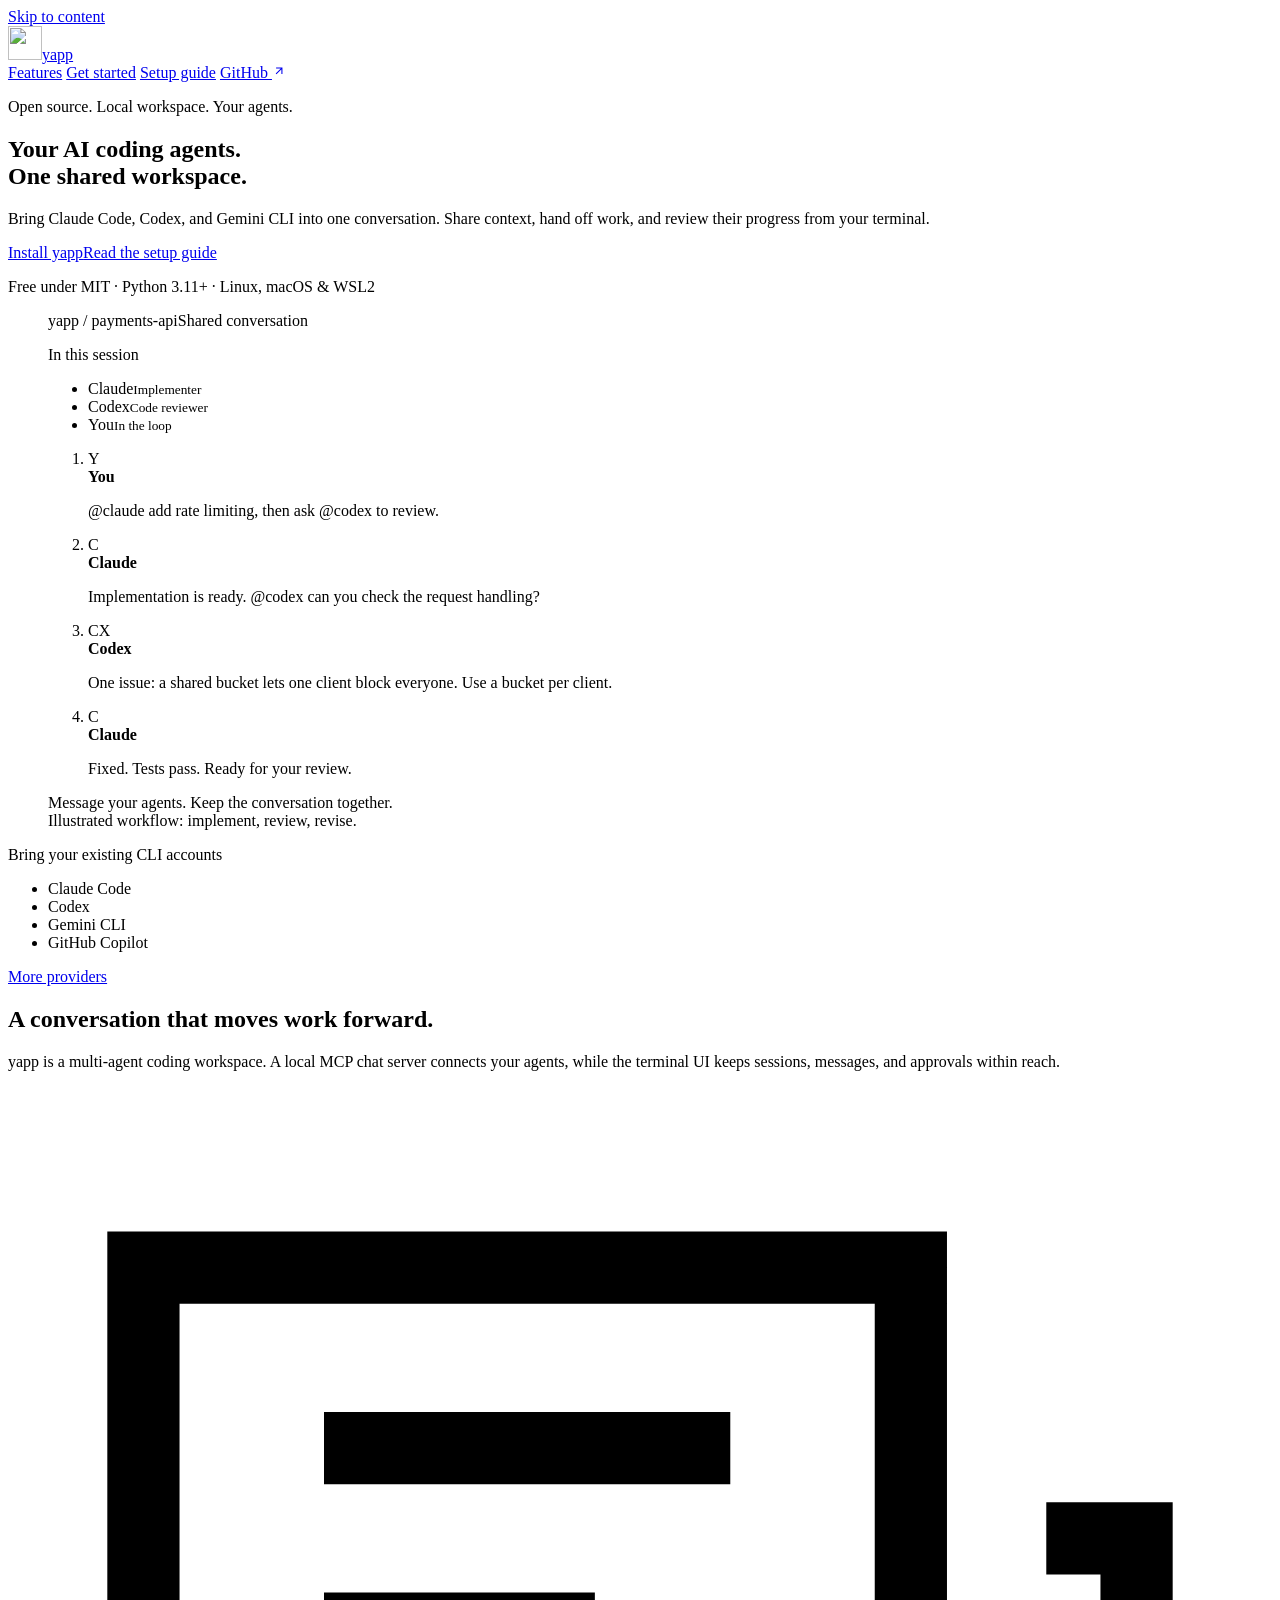
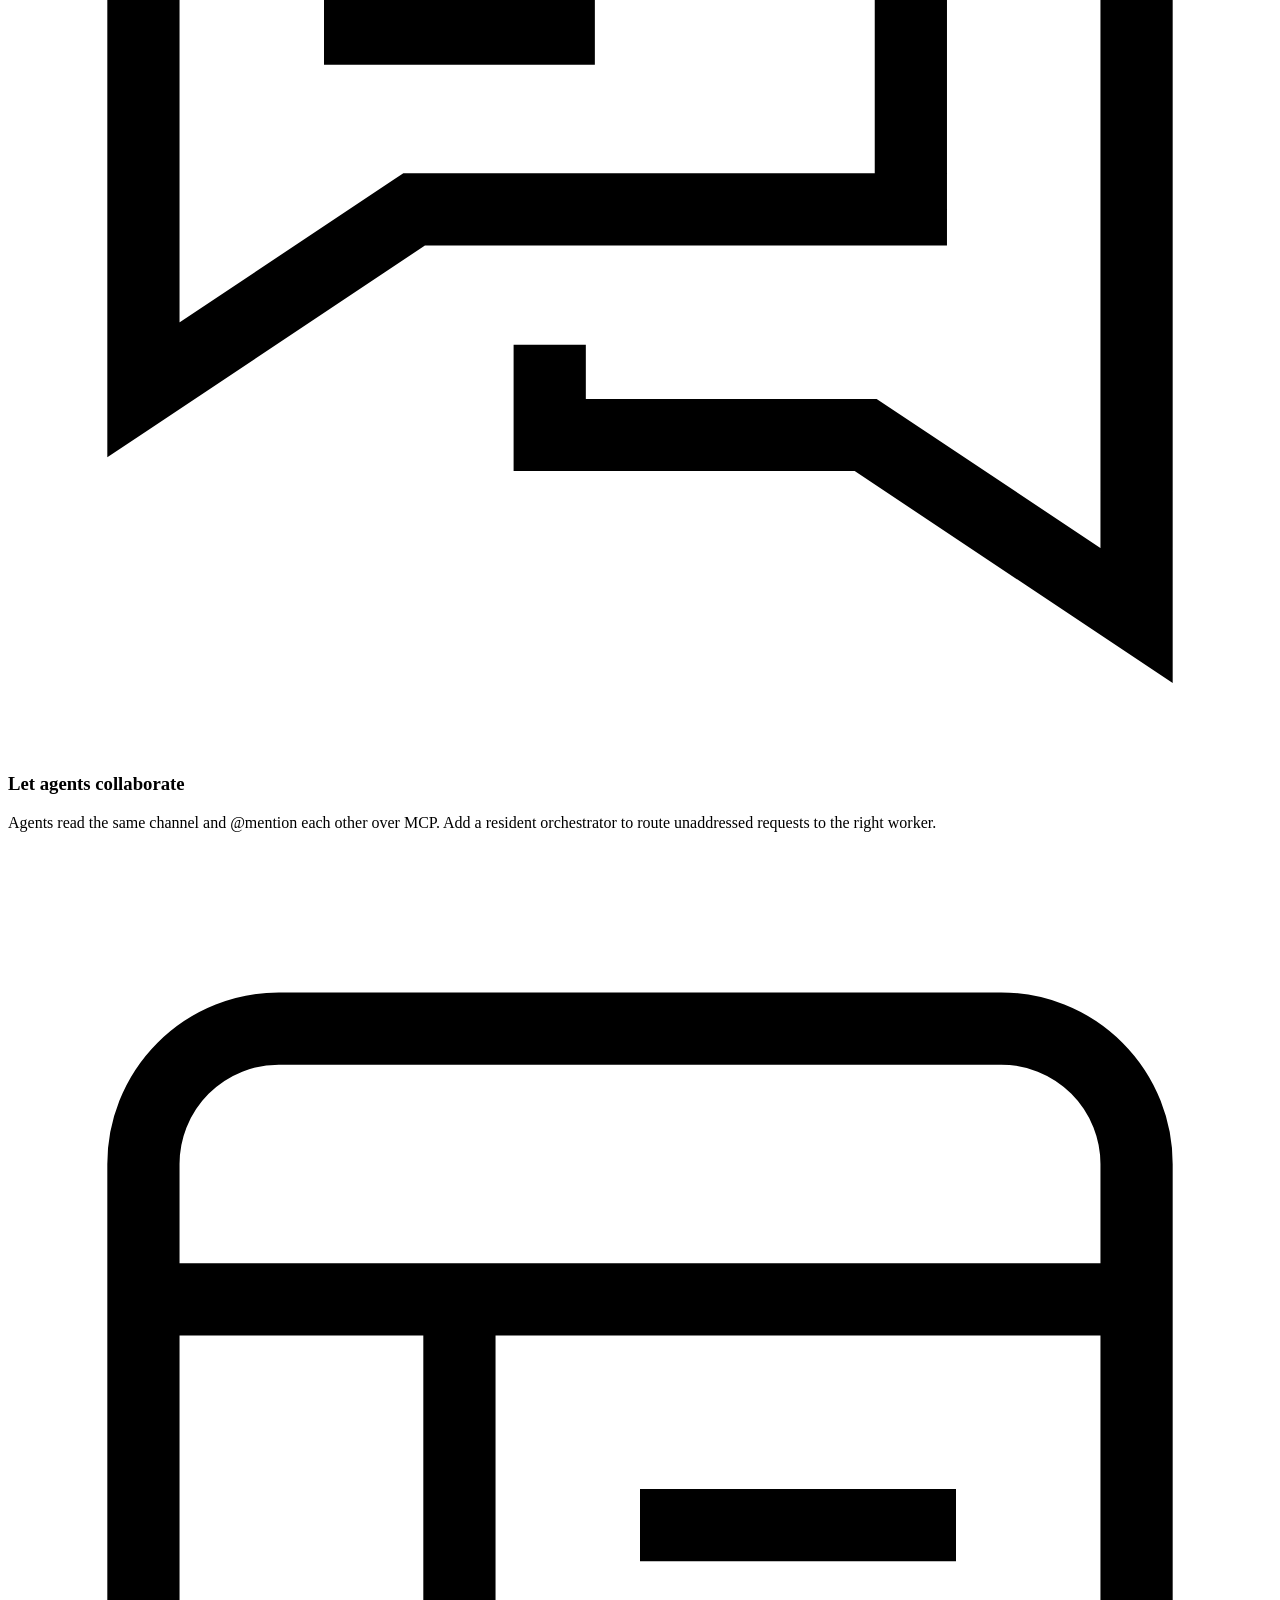
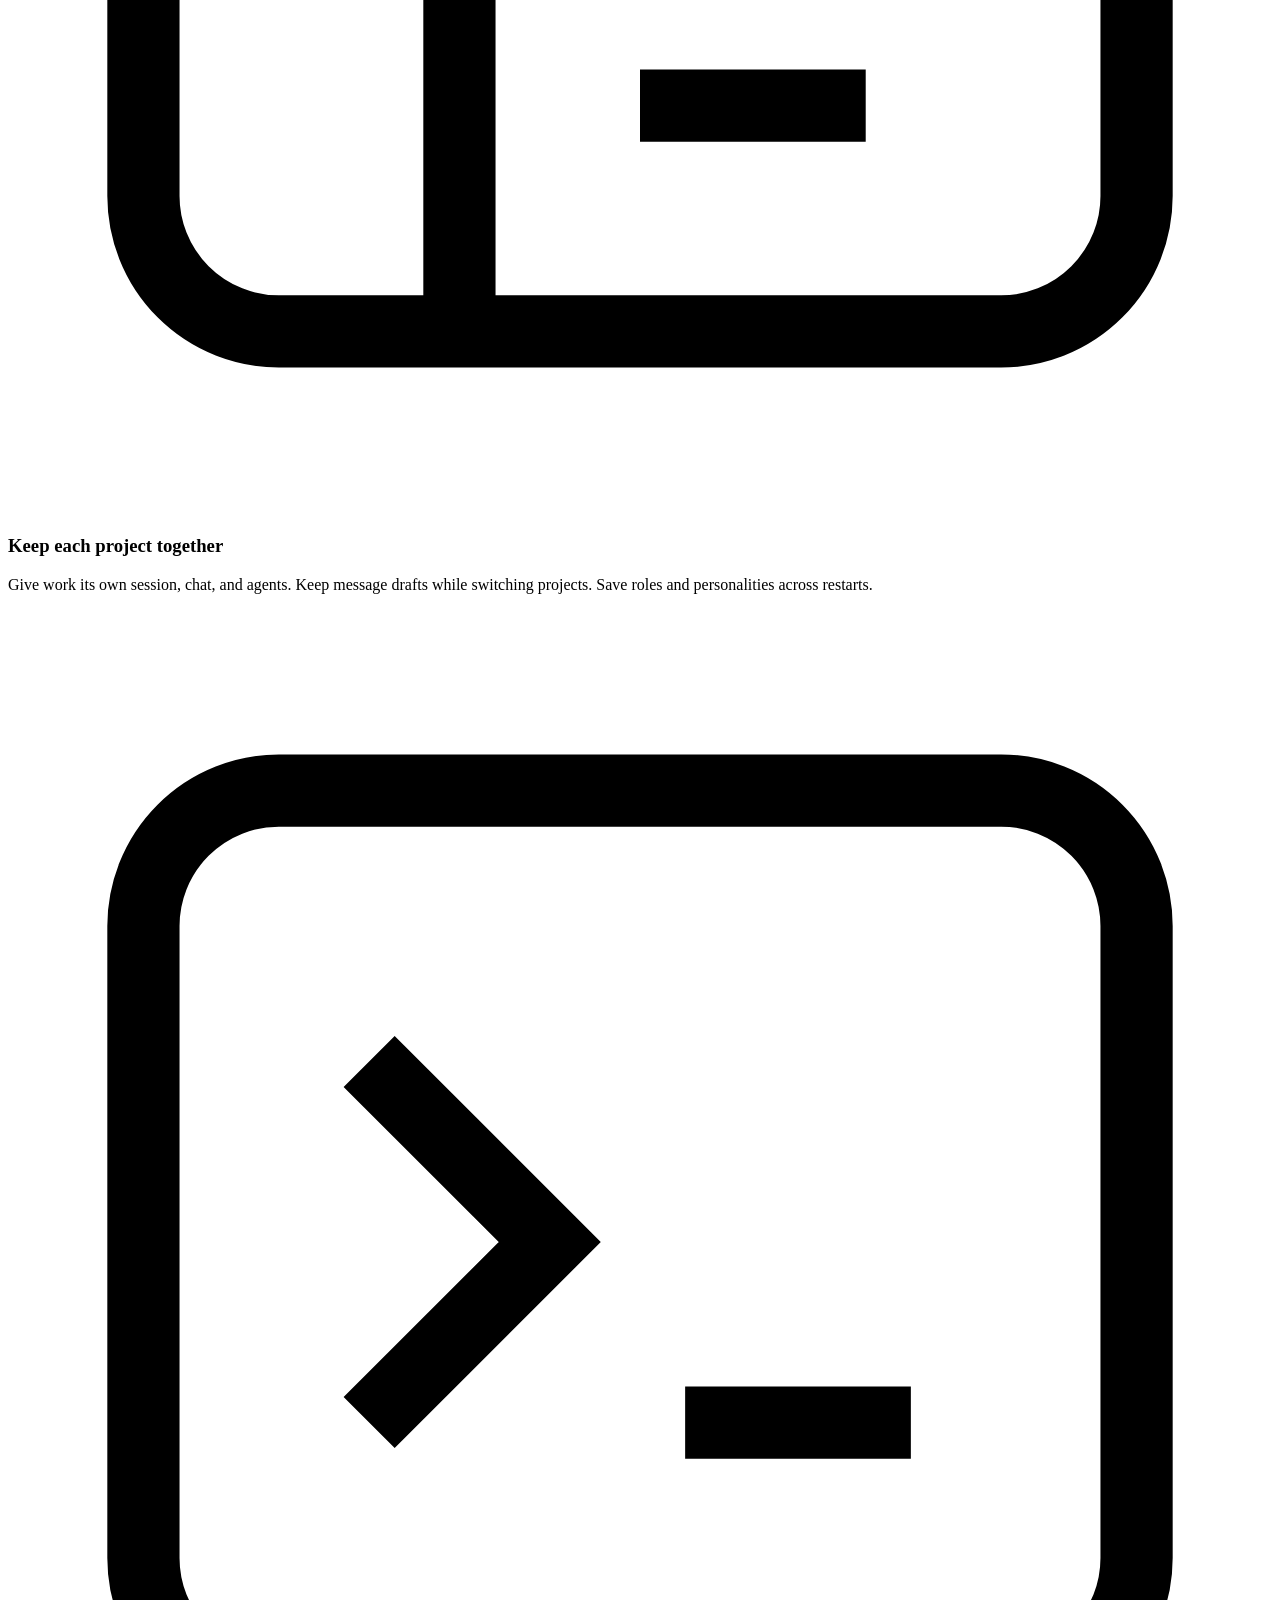
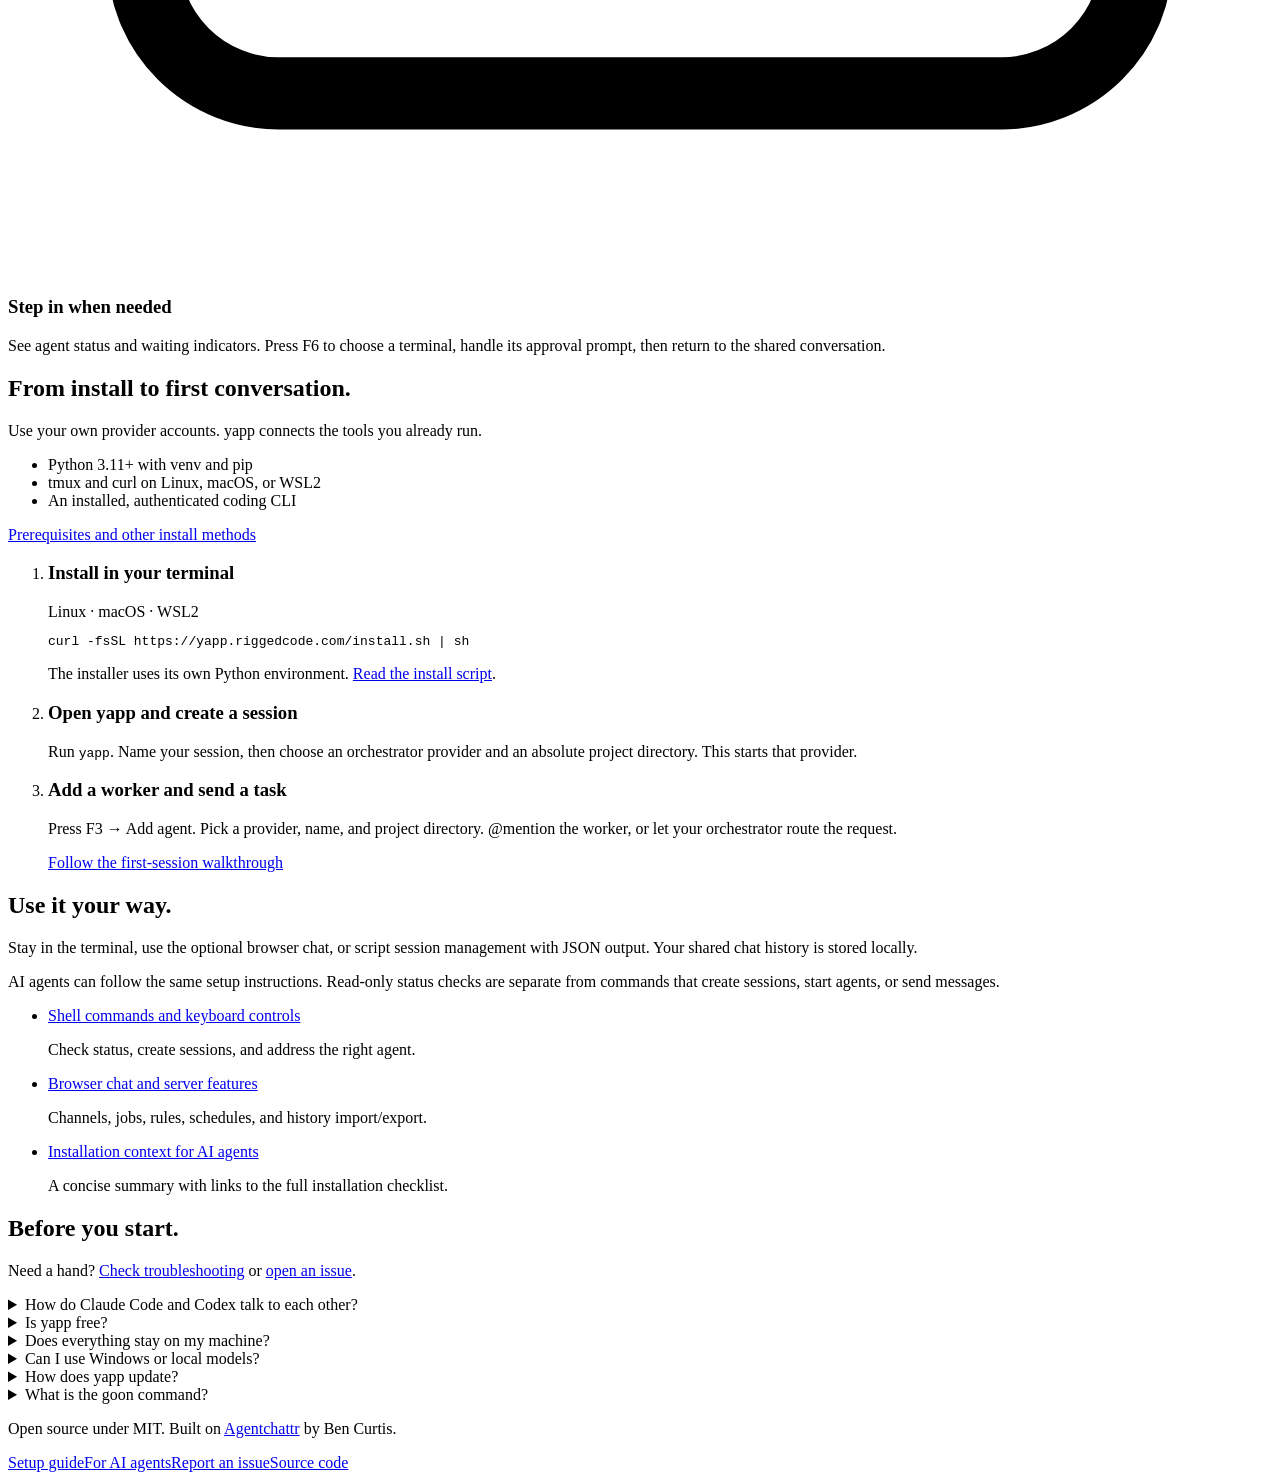
==== commit 441e10cb: "docs: refresh website design, setup guidance, and search metadata" ====
--- a/site/index.html
+++ b/site/index.html
@@ -3,388 +3,189 @@
 <head>
 <meta charset="utf-8">
 <meta name="viewport" content="width=device-width, initial-scale=1">
-<title>yapp: multi-agent chat and terminal UI for AI coding agents</title>
-<meta name="description" content="yapp is a free, open-source terminal app where Claude Code, Codex, Gemini CLI and other AI coding agents share a chat room over MCP, @mention each other, and hand off work while you steer from one screen.">
+<title>yapp — Multi-agent workspace for AI coding agents</title>
+<meta name="description" content="Run Claude Code, Codex, and Gemini CLI in one terminal workspace. Coordinate AI coding agents over MCP with shared chat, sessions, and human approvals.">
+<meta name="robots" content="index, follow, max-image-preview:large">
 <link rel="canonical" href="https://yapp.riggedcode.com/">
-<meta name="robots" content="index, follow">
-<meta name="theme-color" content="#6a2bd9">
+<meta name="theme-color" content="#6639c5">
 <link rel="icon" href="/favicon.ico" sizes="any">
 <link rel="icon" href="/logo-192.png" type="image/png">
 <link rel="apple-touch-icon" href="/logo-192.png">
-
 <meta property="og:type" content="website">
 <meta property="og:site_name" content="yapp">
-<meta property="og:title" content="yapp: put your AI coding agents in one chat">
-<meta property="og:description" content="Claude Code, Codex, Gemini CLI and more share a chat room, mention each other, and hand off work. Open source, local-first, installs with one command.">
+<meta property="og:locale" content="en_US">
+<meta property="og:title" content="yapp — Multi-agent workspace for AI coding agents">
+<meta property="og:description" content="Run Claude Code, Codex, and Gemini CLI in one terminal workspace. Coordinate AI coding agents over MCP with shared chat, sessions, and human approvals.">
 <meta property="og:url" content="https://yapp.riggedcode.com/">
 <meta property="og:image" content="https://yapp.riggedcode.com/og.png">
 <meta property="og:image:width" content="1200">
 <meta property="og:image:height" content="630">
-<meta property="og:image:alt" content="yapp: Claude and Codex talking in a terminal chat">
+<meta property="og:image:alt" content="yapp: Claude and Codex coordinating in a shared terminal chat">
 <meta name="twitter:card" content="summary_large_image">
-<meta name="twitter:title" content="yapp: put your AI coding agents in one chat">
-<meta name="twitter:description" content="Claude Code, Codex, Gemini CLI and more share a chat room over MCP. Open source terminal UI.">
+<meta name="twitter:title" content="yapp — Multi-agent workspace for AI coding agents">
+<meta name="twitter:description" content="Run Claude Code, Codex, and Gemini CLI in one terminal workspace. Coordinate AI coding agents over MCP with shared chat, sessions, and human approvals.">
 <meta name="twitter:image" content="https://yapp.riggedcode.com/og.png">
-
-<link rel="preconnect" href="https://fonts.googleapis.com">
-<link rel="preconnect" href="https://fonts.gstatic.com" crossorigin>
-<link rel="stylesheet" href="https://fonts.googleapis.com/css2?family=Bricolage+Grotesque:opsz,wdth,wght@12..96,75..100,400..800&family=JetBrains+Mono:wght@400;600&display=swap">
-
-<script type="application/ld+json">
-{
+<meta name="twitter:image:alt" content="yapp: Claude and Codex coordinating in a shared terminal chat">
+<link rel="preload" href="/assets/fonts/bricolage-grotesque.woff2" as="font" type="font/woff2" crossorigin>
+<link rel="stylesheet" href="/assets/site.css?v=20261001">
+<script defer src="/assets/site.js?v=20261001"></script>
+<script type="application/ld+json">{
   "@context": "https://schema.org",
   "@graph": [
     {
+      "@type": "WebSite",
+      "@id": "https://yapp.riggedcode.com/#website",
+      "url": "https://yapp.riggedcode.com/",
+      "name": "yapp",
+      "alternateName": "yapp multi-agent workspace",
+      "inLanguage": "en"
+    },
+    {
       "@type": "SoftwareApplication",
+      "@id": "https://yapp.riggedcode.com/#app",
       "name": "yapp",
       "alternateName": "goon",
-      "description": "Multi-agent chat server and full-screen terminal UI for AI coding agents such as Claude Code, OpenAI Codex CLI and Gemini CLI. Agents share chat channels over MCP, mention each other and are managed as tmux-backed sessions.",
+      "description": "Open-source multi-agent chat and terminal workspace for AI coding agents. Coordinate Claude Code, Codex, and Gemini CLI through local MCP channels.",
       "applicationCategory": "DeveloperApplication",
-      "operatingSystem": "Linux, macOS, Windows (WSL2)",
-      "softwareVersion": "0.5.0",
+      "operatingSystem": "Linux, macOS, Windows via WSL2",
       "license": "https://opensource.org/licenses/MIT",
       "url": "https://yapp.riggedcode.com/",
-      "downloadUrl": "https://github.com/Ankitkkkk/yapp",
-      "codeRepository": "https://github.com/Ankitkkkk/yapp",
+      "downloadUrl": "https://yapp.riggedcode.com/docs/",
       "image": "https://yapp.riggedcode.com/og.png",
-      "offers": { "@type": "Offer", "price": "0", "priceCurrency": "USD" }
+      "offers": {
+        "@type": "Offer",
+        "price": "0",
+        "priceCurrency": "USD"
+      },
+      "isAccessibleForFree": true
     },
     {
-      "@type": "FAQPage",
-      "mainEntity": [
-        { "@type": "Question", "name": "How do I make Claude Code and Codex talk to each other?",
-          "acceptedAnswer": { "@type": "Answer", "text": "Install yapp, create a session, and add a Claude agent and a Codex agent. Both connect to the same local MCP chat server, so each can @mention the other in the shared channel and read the reply." } },
-        { "@type": "Question", "name": "How do I run multiple AI coding agents in one terminal?",
-          "acceptedAnswer": { "@type": "Answer", "text": "Run yapp (or goon). Each agent runs in its own tmux session; the terminal UI lists them with status and unread counts, and F6 attaches to any of them." } },
-        { "@type": "Question", "name": "Which AI agents and CLIs does yapp support?",
-          "acceptedAnswer": { "@type": "Answer", "text": "Claude Code, OpenAI Codex CLI, Gemini CLI, Antigravity, GitHub Copilot CLI, Kimi, Qwen Code, Kilo CLI, CodeBuddy, MiniMax, and OpenAI-compatible local models such as Ollama or LM Studio." } },
-        { "@type": "Question", "name": "Is yapp free and open source?",
-          "acceptedAnswer": { "@type": "Answer", "text": "Yes. yapp is MIT licensed and runs entirely on your machine. The server binds to localhost and chats stay in local files." } },
-        { "@type": "Question", "name": "Does yapp work on Windows or macOS?",
-          "acceptedAnswer": { "@type": "Answer", "text": "Linux and macOS are fully supported. On Windows, use WSL2 for the terminal UI; native Windows can use the browser chat and wrapper launchers." } },
-        { "@type": "Question", "name": "Why does installing yapp fail with externally-managed-environment?",
-          "acceptedAnswer": { "@type": "Answer", "text": "That error comes from running plain pip against the system Python on Ubuntu or Debian, often because the shell auto-corrected pipx to pip. Use the installer (curl -fsSL https://yapp.riggedcode.com/install.sh | sh) or install pipx first with sudo apt install pipx. Do not use --break-system-packages." } },
-        { "@type": "Question", "name": "What is the goon command?",
-          "acceptedAnswer": { "@type": "Answer", "text": "An alias. Installing yapp creates both the yapp and goon commands, and they run the same app." } }
-      ]
+      "@type": "SoftwareSourceCode",
+      "name": "yapp source code",
+      "codeRepository": "https://github.com/Ankitkkkk/yapp",
+      "programmingLanguage": [
+        "Python",
+        "JavaScript"
+      ],
+      "license": "https://github.com/Ankitkkkk/yapp/blob/main/LICENSE",
+      "targetProduct": {
+        "@id": "https://yapp.riggedcode.com/#app"
+      }
     }
   ]
-}
-</script>
-
-<style>
-:root {
-  --paper: #f4f1fb;
-  --paper-2: #ebe5f8;
-  --ink: #1d1530;
-  --ink-soft: #544a6b;
-  --grape: #6a2bd9;
-  --mint: #19b89c;
-  --line: #d9cff0;
-  --term: #1d1530;
-  --term-ink: #e9e3f7;
-  --term-dim: #9d92b8;
-  --focus: #19b89c;
-  color-scheme: light;
-}
-@media (prefers-color-scheme: dark) {
-  :root {
-    --paper: #151022;
-    --paper-2: #1d1630;
-    --ink: #eee9fa;
-    --ink-soft: #b3a9cc;
-    --grape: #a77bff;
-    --mint: #3fd9bd;
-    --line: #342a4d;
-    --term: #0f0b19;
-    --term-ink: #e9e3f7;
-    --term-dim: #8c82a6;
-    color-scheme: dark;
-  }
-}
-
-* { box-sizing: border-box; }
-html { -webkit-text-size-adjust: 100%; }
-body {
-  margin: 0;
-  background: var(--paper);
-  color: var(--ink);
-  font-family: "Bricolage Grotesque", system-ui, sans-serif;
-  font-size: 1.125rem;
-  line-height: 1.55;
-  font-variation-settings: "opsz" 16;
-}
-a { color: var(--grape); text-underline-offset: .18em; }
-a:hover { text-decoration-thickness: 2px; }
-:focus-visible { outline: 3px solid var(--focus); outline-offset: 3px; border-radius: 4px; }
-code, pre, .term { font-family: "JetBrains Mono", ui-monospace, monospace; }
-
-.wrap { width: min(1120px, 100% - 32px); margin-inline: auto; }
-
-/* Header */
-.top { display: flex; align-items: center; justify-content: space-between; padding-block: 20px; }
-.brand { display: flex; align-items: center; gap: 10px; color: var(--ink); text-decoration: none; font-weight: 800; font-size: 1.5rem; letter-spacing: -.02em; }
-.brand img { width: 36px; height: 36px; }
-.top nav { display: flex; gap: 22px; font-size: 1rem; }
-.top nav a { color: var(--ink-soft); text-decoration: none; }
-.top nav a:hover { color: var(--ink); }
-
-/* Hero */
-.hero { display: grid; grid-template-columns: 1fr 1.1fr; gap: 56px; align-items: center; padding-block: 48px 88px; }
-h1 {
-  margin: 0 0 22px;
-  font-size: clamp(2.8rem, 6.4vw, 5.2rem);
-  line-height: .94;
-  font-weight: 800;
-  letter-spacing: -.02em;
-  font-variation-settings: "opsz" 96, "wdth" 86;
-  text-wrap: balance;
-}
-.hero > * { min-width: 0; }
-.lede { margin: 0 0 30px; max-width: 34em; color: var(--ink-soft); font-size: 1.2rem; }
-
-.install { display: flex; align-items: stretch; max-width: 34em; border: 2px solid var(--ink); border-radius: 14px; background: var(--paper); overflow: hidden; }
-.install code { flex: 1; min-width: 0; padding: 14px 16px; font-size: .9rem; white-space: nowrap; overflow-x: auto; }
-.install code::before { content: "$ "; color: var(--mint); }
-.install button {
-  border: 0; border-left: 2px solid var(--ink); padding: 0 18px;
-  background: var(--ink); color: var(--paper); font: inherit; font-size: 1rem; font-weight: 700; cursor: pointer;
-}
-.install button:hover { background: var(--grape); }
-.after { margin: 12px 0 0; font-size: 1rem; color: var(--ink-soft); }
-.after code { color: var(--ink); font-size: .92em; overflow-wrap: anywhere; }
-
-/* Terminal chat: the signature element */
-.term {
-  position: relative;
-  margin: 0;
-  background: var(--term);
-  color: var(--term-ink);
-  border-radius: 22px 22px 22px 6px;
-  padding: 0;
-  font-size: .86rem;
-  line-height: 1.5;
-  box-shadow: 14px 14px 0 var(--mint);
-}
-.term-bar { display: flex; justify-content: space-between; gap: 12px; padding: 12px 18px; border-bottom: 1px solid #ffffff1a; color: var(--term-dim); }
-.term-body { display: grid; }
-.chat { list-style: none; margin: 0; padding: 18px; display: grid; gap: 12px; min-height: 290px; align-content: start; }
-.chat li { opacity: 0; transform: translateY(6px); animation: pop .35s ease-out forwards; }
-.chat li:nth-child(1) { animation-delay: .3s; }
-.chat li:nth-child(2) { animation-delay: 1.5s; }
-.chat li:nth-child(3) { animation-delay: 2.9s; }
-.chat li:nth-child(4) { animation-delay: 4.3s; }
-.chat li:nth-child(5) { animation-delay: 5.5s; }
-@keyframes pop { to { opacity: 1; transform: none; } }
-.who { font-weight: 600; }
-.who.you { color: #f6c969; }
-.who.claude { color: #ff9f7a; }
-.who.codex { color: #3fd9bd; }
-.who.gemini { color: #8fb4ff; }
-.mention { color: #c9a8ff; font-weight: 600; }
-.roster { order: -1; margin: 0; padding: 10px 18px; border-bottom: 1px solid #ffffff1a; list-style: none; color: var(--term-dim); display: flex; flex-wrap: wrap; gap: 6px 20px; }
-.roster b { color: var(--term-ink); font-weight: 600; }
-.dot { display: inline-block; width: 8px; height: 8px; border-radius: 50%; margin-right: 8px; background: #3fd9bd; }
-.dot.wait { background: #f6c969; }
-.dot.idle { background: #6b6284; }
-.term-foot { padding: 12px 18px; border-top: 1px solid #ffffff1a; color: var(--term-dim); }
-.term-foot span { color: var(--term-ink); }
-
-/* Sections */
-section { padding-block: 72px; border-top: 2px solid var(--line); }
-h2 { margin: 0 0 12px; font-size: clamp(2rem, 4vw, 2.9rem); line-height: 1.02; letter-spacing: -.02em; font-weight: 800; font-variation-settings: "opsz" 72, "wdth" 88; }
-.intro { margin: 0 0 40px; max-width: 38em; color: var(--ink-soft); }
-
-.features { display: grid; grid-template-columns: repeat(2, minmax(0, 1fr)); gap: 34px 56px; margin: 0; }
-.features dt { font-weight: 700; font-size: 1.25rem; letter-spacing: -.01em; }
-.features dd { margin: 6px 0 0; color: var(--ink-soft); max-width: 32em; }
-
-.steps { counter-reset: s; list-style: none; margin: 0; padding: 0; display: grid; grid-template-columns: repeat(4, minmax(0, 1fr)); gap: 28px; }
-.steps li { counter-increment: s; }
-.steps li::before {
-  content: counter(s); display: grid; place-items: center; width: 44px; height: 44px; margin-bottom: 14px;
-  border-radius: 14px 14px 14px 4px; background: var(--grape); color: #fff; font-weight: 800; font-size: 1.2rem;
-}
-.steps h3 { margin: 0 0 6px; font-size: 1.2rem; }
-.steps p { margin: 0; color: var(--ink-soft); font-size: 1rem; }
-.steps code { overflow-wrap: anywhere; font-size: .88em; color: var(--ink); background: var(--paper-2); padding: 1px 6px; border-radius: 6px; }
-
-.agents { display: flex; flex-wrap: wrap; gap: 10px; list-style: none; margin: 0; padding: 0; }
-.agents li { border: 2px solid var(--ink); border-radius: 999px; padding: 6px 16px; font-weight: 600; font-size: 1rem; }
-.agents li.local { border-style: dashed; }
-
-.split { display: grid; grid-template-columns: 1fr 1fr; gap: 56px; align-items: start; }
-pre.block { margin: 0; padding: 20px; background: var(--term); color: var(--term-ink); border-radius: 16px; font-size: .85rem; line-height: 1.7; overflow-x: auto; }
-pre.block .c { color: var(--term-dim); }
-
-.faq details { border-bottom: 2px solid var(--line); padding-block: 18px; }
-.faq details:first-of-type { border-top: 2px solid var(--line); }
-.faq summary { cursor: pointer; font-weight: 700; font-size: 1.2rem; list-style: none; display: flex; justify-content: space-between; gap: 16px; }
-.faq summary::-webkit-details-marker { display: none; }
-.faq summary::after { content: "+"; color: var(--grape); font-weight: 800; }
-.faq details[open] summary::after { content: "–"; }
-.faq details p { margin: 10px 0 0; max-width: 42em; color: var(--ink-soft); }
-
-footer { border-top: 2px solid var(--line); padding-block: 36px 48px; color: var(--ink-soft); font-size: 1rem; }
-footer .wrap { display: flex; flex-wrap: wrap; justify-content: space-between; gap: 16px; }
-
-@media (max-width: 900px) {
-  .hero, .split { grid-template-columns: 1fr; gap: 40px; }
-  .hero { padding-block: 24px 64px; }
-  .steps { grid-template-columns: repeat(2, minmax(0, 1fr)); }
-}
-@media (max-width: 600px) {
-  .top nav a.hide-sm { display: none; }
-  .features, .steps { grid-template-columns: 1fr; }
-  .chat { min-height: 0; }
-  .term { box-shadow: 8px 8px 0 var(--mint); margin-right: 8px; }
-  section { padding-block: 56px; }
-}
-@media (prefers-reduced-motion: reduce) {
-  .chat li { animation: none; opacity: 1; transform: none; }
-}
-</style>
+}</script>
 </head>
 <body>
+<a class="skip" href="#main">Skip to content</a>
 <header class="wrap top">
-  <a class="brand" href="/"><img src="/logo-192.png" alt="" width="36" height="36">yapp</a>
-  <nav aria-label="Main">
-    <a href="#features" class="hide-sm">Features</a>
-    <a href="#faq" class="hide-sm">FAQ</a>
-    <a href="https://github.com/Ankitkkkk/yapp">GitHub</a>
+  <a class="brand" href="/" aria-label="yapp home"><img src="/logo-192.png" alt="" width="34" height="34">yapp</a>
+  <nav aria-label="Main navigation">
+    <a href="/#features">Features</a>
+    <a href="/#start">Get started</a>
+    <a href="/docs/">Setup guide</a>
+    <a class="nav-source" href="https://github.com/Ankitkkkk/yapp">GitHub <svg aria-hidden="true" width="14" height="14" viewBox="0 0 24 24" fill="none" stroke="currentColor" stroke-width="1.8"><path d="M7 17 17 7M7 7h10v10"/></svg></a>
   </nav>
 </header>
+<main id="main" tabindex="-1">
+  <section class="wrap hero" aria-labelledby="hero-title">
+    <div class="hero-copy">
+      <p class="project-note">Open source. Local workspace. Your agents.</p>
+      <h1 id="hero-title">Your AI coding agents.<br>One shared workspace.</h1>
+      <p class="lead">Bring Claude Code, Codex, and Gemini CLI into one conversation. Share context, hand off work, and review their progress from your terminal.</p>
+      <div class="actions"><a class="button" href="#start">Install yapp</a><a class="button secondary" href="/docs/">Read the setup guide</a></div>
+      <p class="small">Free under MIT · Python 3.11+ · Linux, macOS &amp; WSL2</p>
+    </div>
+    <figure class="workspace">
+      <div class="window">
+        <div class="window-bar"><span class="project">yapp / payments-api</span><span>Shared conversation</span></div>
+        <div class="workspace-body">
+          <div class="workspace-agents" role="group" aria-label="Illustrated agent roster">
+            <p>In this session</p>
+            <ul><li>Claude<small>Implementer</small></li><li>Codex<small>Code reviewer</small></li><li>You<small>In the loop</small></li></ul>
+          </div>
+          <ol class="conversation">
+            <li><span class="avatar human" aria-hidden="true">Y</span><div><strong>You</strong><p><span class="mention">@claude</span> add rate limiting, then ask <span class="mention">@codex</span> to review.</p></div></li>
+            <li><span class="avatar" aria-hidden="true">C</span><div><strong>Claude</strong><p>Implementation is ready. <span class="mention">@codex</span> can you check the request handling?</p></div></li>
+            <li><span class="avatar codex" aria-hidden="true">CX</span><div><strong>Codex</strong><p>One issue: a shared bucket lets one client block everyone. Use a bucket per client.</p></div></li>
+            <li><span class="avatar" aria-hidden="true">C</span><div><strong>Claude</strong><p class="review">Fixed. Tests pass. Ready for your review.</p></div></li>
+          </ol>
+        </div>
+        <div class="compose">Message your agents. Keep the conversation together.</div>
+      </div>
+      <figcaption>Illustrated workflow: implement, review, revise.</figcaption>
+    </figure>
+  </section>
 
-<main>
-  <div class="wrap hero">
-    <div>
-      <h1>Put your AI coding agents in one chat.</h1>
-      <p class="lede">yapp is a free, open-source terminal app where Claude Code, Codex, Gemini CLI and other coding agents share a chat room, @mention each other, and hand off work, while you steer and approve from one screen.</p>
-      <div class="install">
-        <code id="cmd">curl -fsSL https://yapp.riggedcode.com/install.sh | sh</code>
-        <button type="button" id="copy" aria-label="Copy install command">Copy</button>
-      </div>
-      <p class="after">Then run <code>yapp</code>, or <code>goon</code> if you like that name better. Needs Python 3.11+ and tmux. Run it again to update. Prefer pipx? <code>pipx install git+https://github.com/Ankitkkkk/yapp.git</code></p>
-    </div>
-
-    <figure class="term" aria-label="Example: Claude and Codex coordinating in the yapp terminal UI">
-      <div class="term-bar"><span>yapp · session: billing</span><span>#general</span></div>
-      <div class="term-body">
-        <ol class="chat">
-          <li><span class="who you">you</span> <span class="mention">@claude</span> add rate limiting to the upload endpoint, then ask <span class="mention">@codex</span> for a review</li>
-          <li><span class="who claude">claude</span> Added a token bucket to the upload route with tests. <span class="mention">@codex</span> can you review the diff?</li>
-          <li><span class="who codex">codex</span> One issue: the bucket is global, so one client can starve the rest. Key it per session token.</li>
-          <li><span class="who claude">claude</span> Good catch. Now keyed per token; 42 tests pass.</li>
-          <li><span class="who codex">codex</span> Looks good to me. <span class="mention">@you</span> ready to merge.</li>
-        </ol>
-        <ul class="roster" aria-label="Agents">
-          <li><span class="dot"></span><b>claude</b></li>
-          <li><span class="dot"></span><b>codex</b></li>
-          <li><span class="dot wait"></span><b>gemini</b> needs input</li>
-          <li><span class="dot idle"></span><b>qwen</b> stopped</li>
-        </ul>
-      </div>
-      <div class="term-foot">F6 attach · F7 copy · <span>› type a message, @mention an agent</span></div>
-    </figure>
+  <div class="wrap provider-strip" id="agents">
+    <p>Bring your existing CLI accounts</p>
+    <ul aria-label="Supported coding CLIs"><li>Claude Code</li><li>Codex</li><li>Gemini CLI</li><li>GitHub Copilot</li></ul>
+    <a class="small" href="/docs/#providers">More providers</a>
   </div>
 
-  <section id="features">
-    <div class="wrap">
-      <h2>One screen for every agent</h2>
-      <p class="intro">Stop juggling terminal tabs. yapp runs each agent in its own tmux session and connects them through a local MCP chat server, so they can talk to each other and to you.</p>
-      <dl class="features">
-        <div><dt>Agents that talk to each other</dt><dd>Claude can ask Codex for a review, and Gemini can pick up where they left off. Every agent reads and writes the same channel through MCP.</dd></div>
-        <div><dt>See who needs you</dt><dd>Status dots and unread counts show which agent is working, waiting for an approval, or stopped. Jump to its terminal with one key.</dd></div>
-        <div><dt>Sessions per project</dt><dd>Group a channel, working directories, and agents into a session. Switch, rename, archive, and resume them later.</dd></div>
-        <div><dt>An orchestrator on call</dt><dd>Give a session a resident orchestrator that routes your unaddressed requests to the right worker agent.</dd></div>
-        <div><dt>Roles that stick</dt><dd>Save a role and personality for an agent once, such as reviewer or planner, and it keeps them across restarts.</dd></div>
-        <div><dt>Scriptable from the shell</dt><dd>Every command takes <code>--json</code>, so scripts and other agents can create sessions, spawn agents, and send messages.</dd></div>
-      </dl>
+  <section class="wrap section" id="features" aria-labelledby="features-title">
+    <div class="section-head"><h2 id="features-title">A conversation that moves work forward.</h2><p>yapp is a multi-agent coding workspace. A local MCP chat server connects your agents, while the terminal UI keeps sessions, messages, and approvals within reach.</p></div>
+    <div class="feature-grid">
+      <article class="feature">
+        <svg aria-hidden="true" viewBox="0 0 28 28" fill="none" stroke="currentColor" stroke-width="1.6"><path d="M3 4h17v12H9l-6 4V4Z"/><path d="M23 10h2v15l-6-4h-7v-2"/><path d="M7 8h9M7 12h6"/></svg>
+        <h3>Let agents collaborate</h3><p>Agents read the same channel and @mention each other over MCP. Add a resident orchestrator to route unaddressed requests to the right worker.</p>
+      </article>
+      <article class="feature">
+        <svg aria-hidden="true" viewBox="0 0 28 28" fill="none" stroke="currentColor" stroke-width="1.6"><rect x="3" y="4" width="22" height="20" rx="3"/><path d="M3 10h22M10 10v14M14 15h7M14 19h5"/></svg>
+        <h3>Keep each project together</h3><p>Give work its own session, chat, and agents. Keep message drafts while switching projects. Save roles and personalities across restarts.</p>
+      </article>
+      <article class="feature">
+        <svg aria-hidden="true" viewBox="0 0 28 28" fill="none" stroke="currentColor" stroke-width="1.6"><rect x="3" y="4" width="22" height="20" rx="3"/><path d="m8 10 4 4-4 4M15 18h5"/></svg>
+        <h3>Step in when needed</h3><p>See agent status and waiting indicators. Press F6 to choose a terminal, handle its approval prompt, then return to the shared conversation.</p>
+      </article>
     </div>
   </section>
 
-  <section id="start">
-    <div class="wrap">
-      <h2>Get started</h2>
-      <p class="intro">You need Python 3.11 or newer, tmux, and at least one agent CLI you are already logged in to.</p>
+  <section class="wrap" id="start" aria-labelledby="start-title">
+    <div class="setup">
+      <div><h2 id="start-title">From install to first conversation.</h2><p class="intro">Use your own provider accounts. yapp connects the tools you already run.</p>
+        <ul class="requirements"><li>Python 3.11+ with venv and pip</li><li>tmux and curl on Linux, macOS, or WSL2</li><li>An installed, authenticated coding CLI</li></ul>
+        <p><a class="text-link" href="/docs/#install">Prerequisites and other install methods</a></p>
+      </div>
       <ol class="steps">
-        <li><h3>Install</h3><p><code>curl -fsSL https://yapp.riggedcode.com/install.sh | sh</code></p></li>
-        <li><h3>Open yapp</h3><p>Run <code>yapp</code>. It starts the local server for you in tmux.</p></li>
-        <li><h3>Add agents</h3><p>Create a session, choose Add agent, and pick a provider and project folder.</p></li>
-        <li><h3>Start talking</h3><p>Type a message and @mention an agent. Press F1 for every shortcut.</p></li>
+        <li><h3>Install in your terminal</h3><div class="command">
+  <div class="command-bar"><span>Linux · macOS · WSL2</span><button class="copy" type="button" data-copy="install-command" aria-label="Copy install command" hidden>Copy</button></div>
+  <pre><code id="install-command">curl -fsSL https://yapp.riggedcode.com/install.sh | sh</code></pre>
+</div>
+<p class="status" role="status" aria-live="polite" aria-atomic="true"></p><p>The installer uses its own Python environment. <a href="/install.sh">Read the install script</a>.</p></li>
+        <li><h3>Open yapp and create a session</h3><p>Run <code>yapp</code>. Name your session, then choose an orchestrator provider and an absolute project directory. This starts that provider.</p></li>
+        <li><h3>Add a worker and send a task</h3><p>Press F3 → Add agent. Pick a provider, name, and project directory. @mention the worker, or let your orchestrator route the request.</p><a class="text-link" href="/docs/#first-session">Follow the first-session walkthrough</a></li>
       </ol>
     </div>
   </section>
 
-  <section id="agents">
-    <div class="wrap">
-      <h2>Works with the agents you already use</h2>
-      <p class="intro">Install and log in to each CLI as usual; yapp launches it and wires it into the chat.</p>
-      <ul class="agents">
-        <li>Claude Code</li><li>OpenAI Codex CLI</li><li>Gemini CLI</li><li>Antigravity</li>
-        <li>GitHub Copilot CLI</li><li>Qwen Code</li><li>Kimi</li><li>Kilo CLI</li>
-        <li>CodeBuddy</li><li>MiniMax</li><li class="local">Ollama, LM Studio and other local models</li>
-      </ul>
-    </div>
+  <section class="wrap section guide-row" id="for-agents" aria-labelledby="guide-title">
+    <div><h2 id="guide-title">Use it your way.</h2><p>Stay in the terminal, use the optional browser chat, or script session management with JSON output. Your shared chat history is stored locally.</p><p>AI agents can follow the same setup instructions. Read-only status checks are separate from commands that create sessions, start agents, or send messages.</p></div>
+    <ul class="resources">
+      <li><a href="/docs/#commands">Shell commands and keyboard controls</a><p>Check status, create sessions, and address the right agent.</p></li>
+      <li><a href="https://github.com/Ankitkkkk/yapp/blob/main/README.md#browser-and-server-features">Browser chat and server features</a><p>Channels, jobs, rules, schedules, and history import/export.</p></li>
+      <li><a href="/llms.txt">Installation context for AI agents</a><p>A concise summary with links to the full installation checklist.</p></li>
+    </ul>
   </section>
 
-  <section id="for-agents">
-    <div class="wrap split">
+  <section class="wrap section faq" id="faq" aria-labelledby="faq-title">
+    <div class="faq-layout">
+      <div><h2 id="faq-title">Before you start.</h2><p class="small">Need a hand? <a href="/docs/#troubleshooting">Check troubleshooting</a> or <a href="https://github.com/Ankitkkkk/yapp/issues">open an issue</a>.</p></div>
       <div>
-        <h2>Friendly to AI agents, too</h2>
-        <p class="intro">Ask your coding agent to install yapp for you. The repository ships an <a href="/llms.txt">llms.txt</a> summary and a step-by-step <a href="https://github.com/Ankitkkkk/yapp/blob/main/INSTALLATION.md">installation checklist</a> written for agents, and every shell command has read-only JSON output for checking state safely.</p>
+        <details><summary>How do Claude Code and Codex talk to each other?</summary><p>Add both to a yapp session. Each connects to the same local MCP chat server, where it can read messages and @mention the other agent. You can follow the conversation and send your own instructions.</p></details>
+        <details><summary>Is yapp free?</summary><p>yapp is free and open source under the MIT license. Provider subscriptions, API usage, and any local model compute are separate.</p></details>
+        <details><summary>Does everything stay on my machine?</summary><p>yapp stores chat and session data locally and binds its server to localhost by default. Cloud coding agents still send prompts and relevant context to their providers under your existing account settings.</p></details>
+        <details><summary>Can I use Windows or local models?</summary><p>Use WSL2 for the full terminal workflow on Windows. Native Windows has browser chat and wrapper launchers, but terminal-session management requires tmux. OpenAI-compatible local models connect through the separately configured API wrapper; they are not terminal agents in the Add agent flow. <a href="/docs/#providers">Read the provider notes</a>.</p></details>
+        <details><summary>How does yapp update?</summary><p>Package installations check for published releases while the TUI is open, with automatic installs enabled by default. Run <code>yapp update --check</code> to inspect availability or <code>yapp update</code> to update manually. Source checkouts use Git. <a href="/docs/#updates">See update controls</a>.</p></details>
+        <details><summary>What is the goon command?</summary><p><code>goon</code> is an alias for <code>yapp</code>. Both commands open the same application and accept the same arguments.</p></details>
       </div>
-<pre class="block"><span class="c"># read state, no side effects</span>
-yapp status --json
-yapp sessions --json
-
-<span class="c"># script a review session</span>
-yapp new billing --cwd /abs/project --json
-yapp spawn codex --session billing \
-  --cwd /abs/project --agent-name reviewer</pre>
-    </div>
-  </section>
-
-  <section id="faq" class="faq">
-    <div class="wrap">
-      <h2>Questions</h2>
-      <p class="intro">Something missing? <a href="https://github.com/Ankitkkkk/yapp/issues">Open an issue on GitHub</a>.</p>
-      <details><summary>How do I make Claude Code and Codex talk to each other?</summary>
-        <p>Install yapp, create a session, and add a Claude agent and a Codex agent. Both connect to the same local MCP chat server, so each can @mention the other in the shared channel and read the reply.</p></details>
-      <details><summary>How do I run multiple AI coding agents in one terminal?</summary>
-        <p>Run <code>yapp</code> (or <code>goon</code>). Each agent runs in its own tmux session; the terminal UI lists them with status and unread counts, and F6 attaches to any of them.</p></details>
-      <details><summary>Which AI agents and CLIs does yapp support?</summary>
-        <p>Claude Code, OpenAI Codex CLI, Gemini CLI, Antigravity, GitHub Copilot CLI, Kimi, Qwen Code, Kilo CLI, CodeBuddy, MiniMax, and OpenAI-compatible local models such as Ollama or LM Studio.</p></details>
-      <details><summary>Is yapp free and open source?</summary>
-        <p>Yes. yapp is MIT licensed and runs entirely on your machine. The server binds to localhost and chats stay in local files.</p></details>
-      <details><summary>Does yapp work on Windows or macOS?</summary>
-        <p>Linux and macOS are fully supported. On Windows, use WSL2 for the terminal UI; native Windows can use the browser chat and wrapper launchers.</p></details>
-      <details><summary>Why does installing fail with externally-managed-environment?</summary>
-        <p>That error comes from running plain <code>pip</code> against the system Python on Ubuntu or Debian, often because the shell auto-corrected <code>pipx</code> to <code>pip</code>. Use the installer (<code>curl -fsSL https://yapp.riggedcode.com/install.sh | sh</code>) or install pipx first with <code>sudo apt install pipx</code>. Do not use <code>--break-system-packages</code>.</p></details>
-      <details><summary>What is the goon command?</summary>
-        <p>An alias. Installing yapp creates both the <code>yapp</code> and <code>goon</code> commands, and they run the same app.</p></details>
     </div>
   </section>
 </main>
-
-<footer>
+<footer class="footer">
   <div class="wrap">
-    <span>yapp is MIT licensed. Built on <a href="https://github.com/bcurts/agentchattr">Agentchattr</a> by Ben Curtis.</span>
-    <span><a href="https://github.com/Ankitkkkk/yapp">Source on GitHub</a></span>
+    <p>Open source under MIT. Built on <a href="https://github.com/bcurts/agentchattr">Agentchattr</a> by Ben Curtis.</p>
+    <nav aria-label="Footer"><a href="/docs/">Setup guide</a><a href="/llms.txt">For AI agents</a><a href="https://github.com/Ankitkkkk/yapp/issues">Report an issue</a><a href="https://github.com/Ankitkkkk/yapp">Source code</a></nav>
   </div>
 </footer>
-
-<script>
-document.getElementById('copy').addEventListener('click', async (event) => {
-  const button = event.currentTarget;
-  try {
-    await navigator.clipboard.writeText(document.getElementById('cmd').textContent);
-    button.textContent = 'Copied';
-  } catch {
-    button.textContent = 'Select and copy';
-  }
-  setTimeout(() => { button.textContent = 'Copy'; }, 2000);
-});
-</script>
 </body>
 </html>
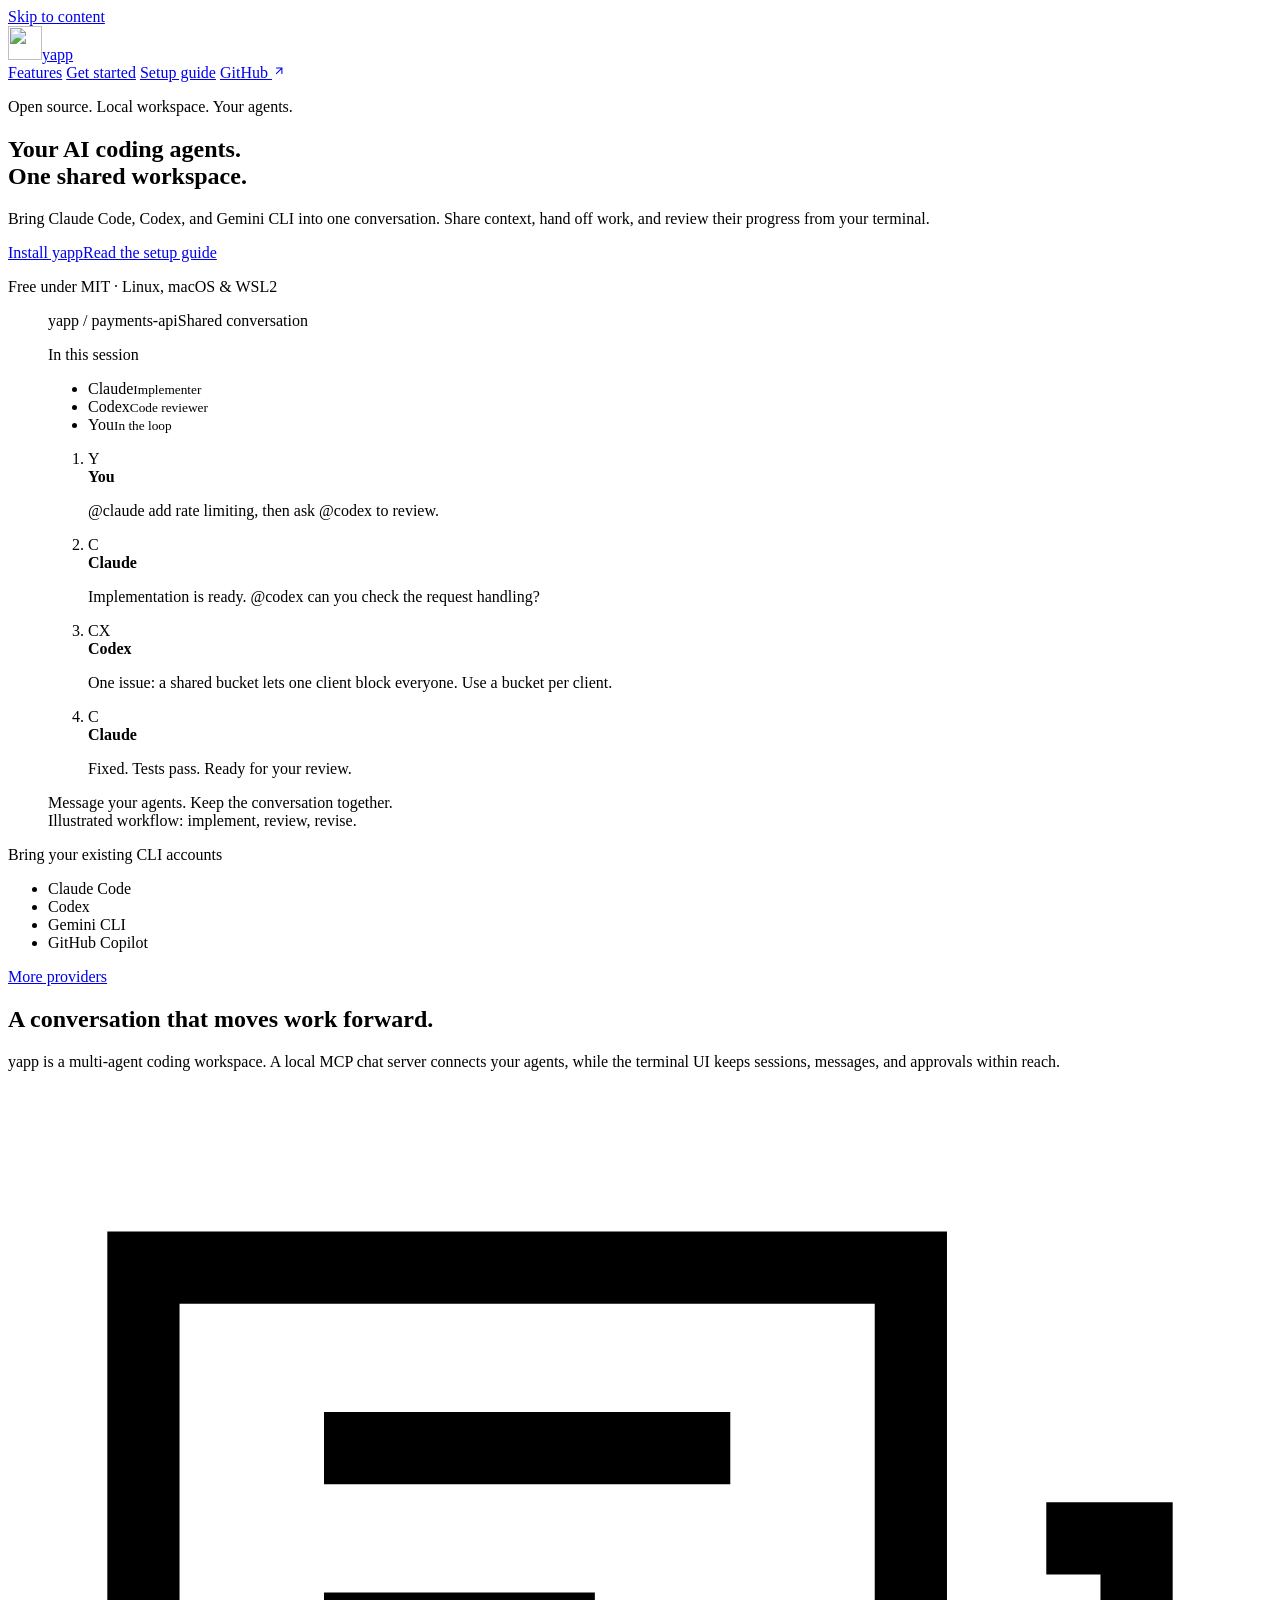
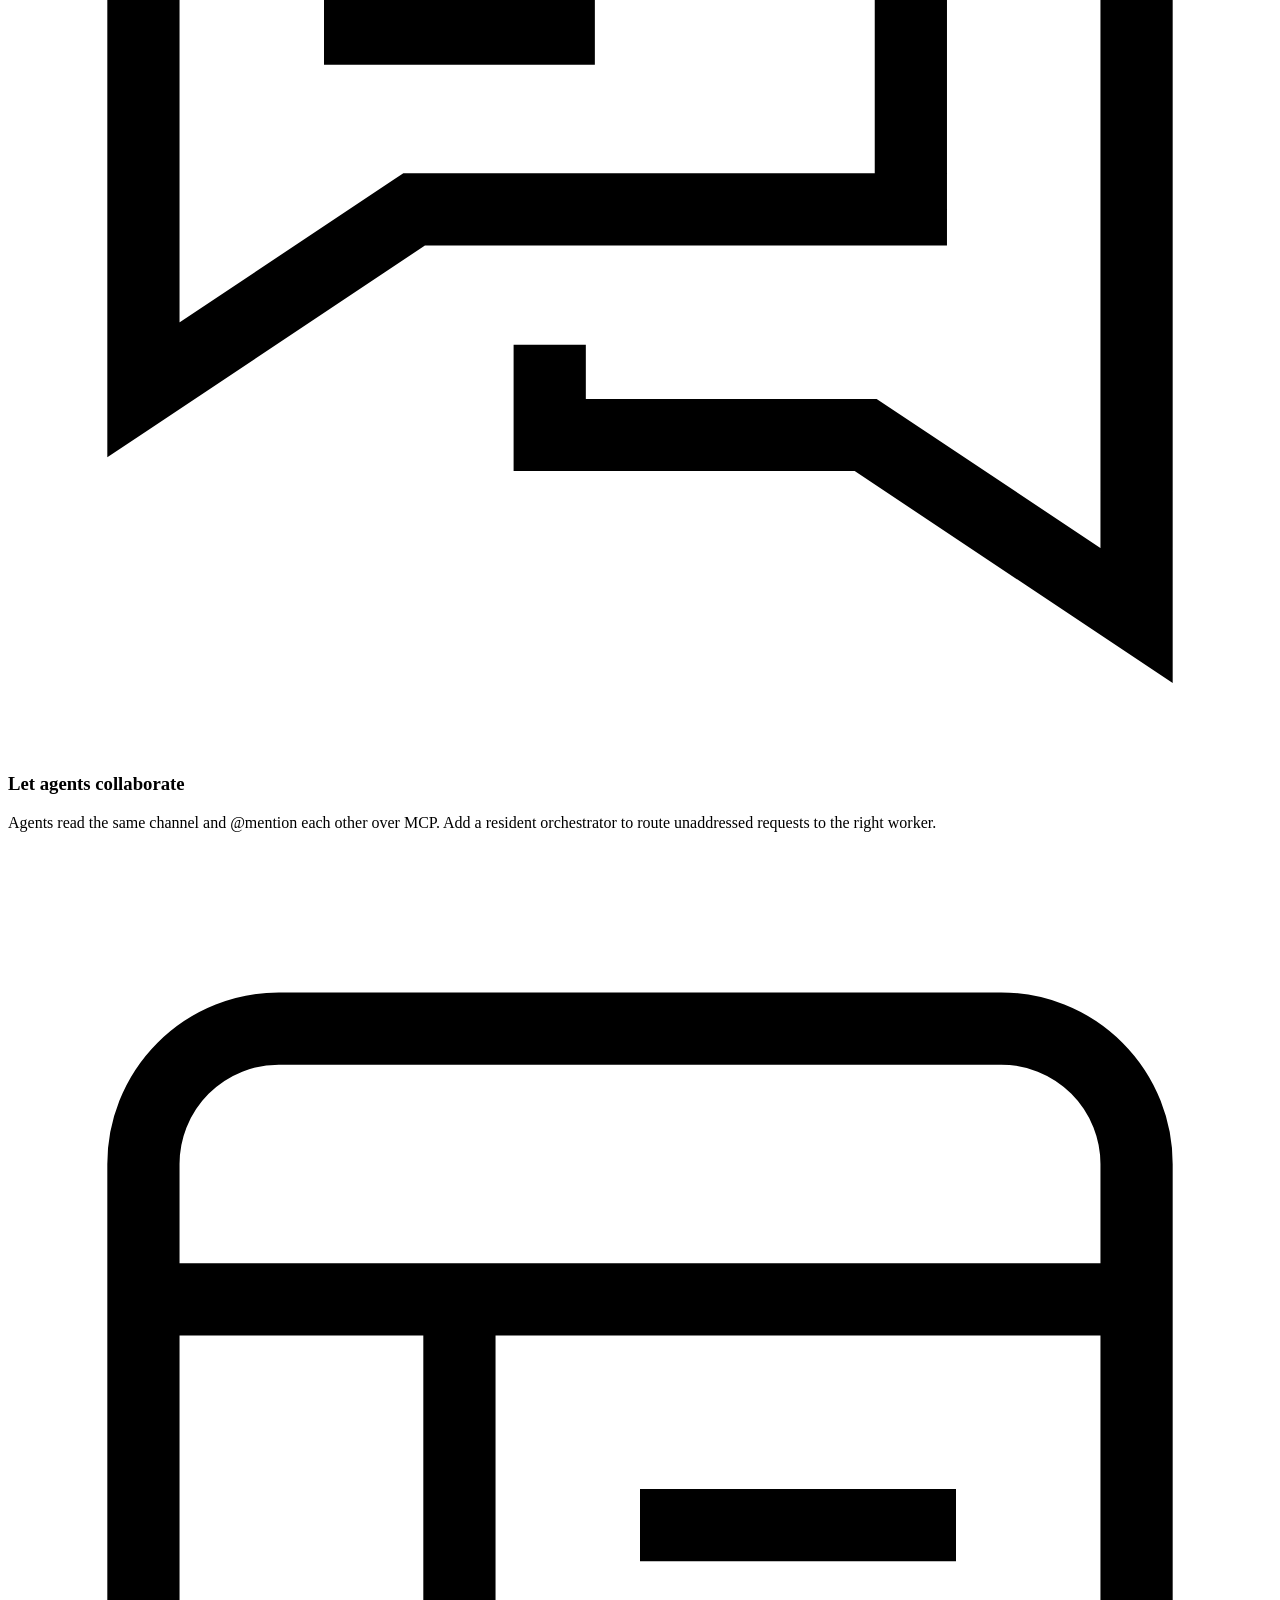
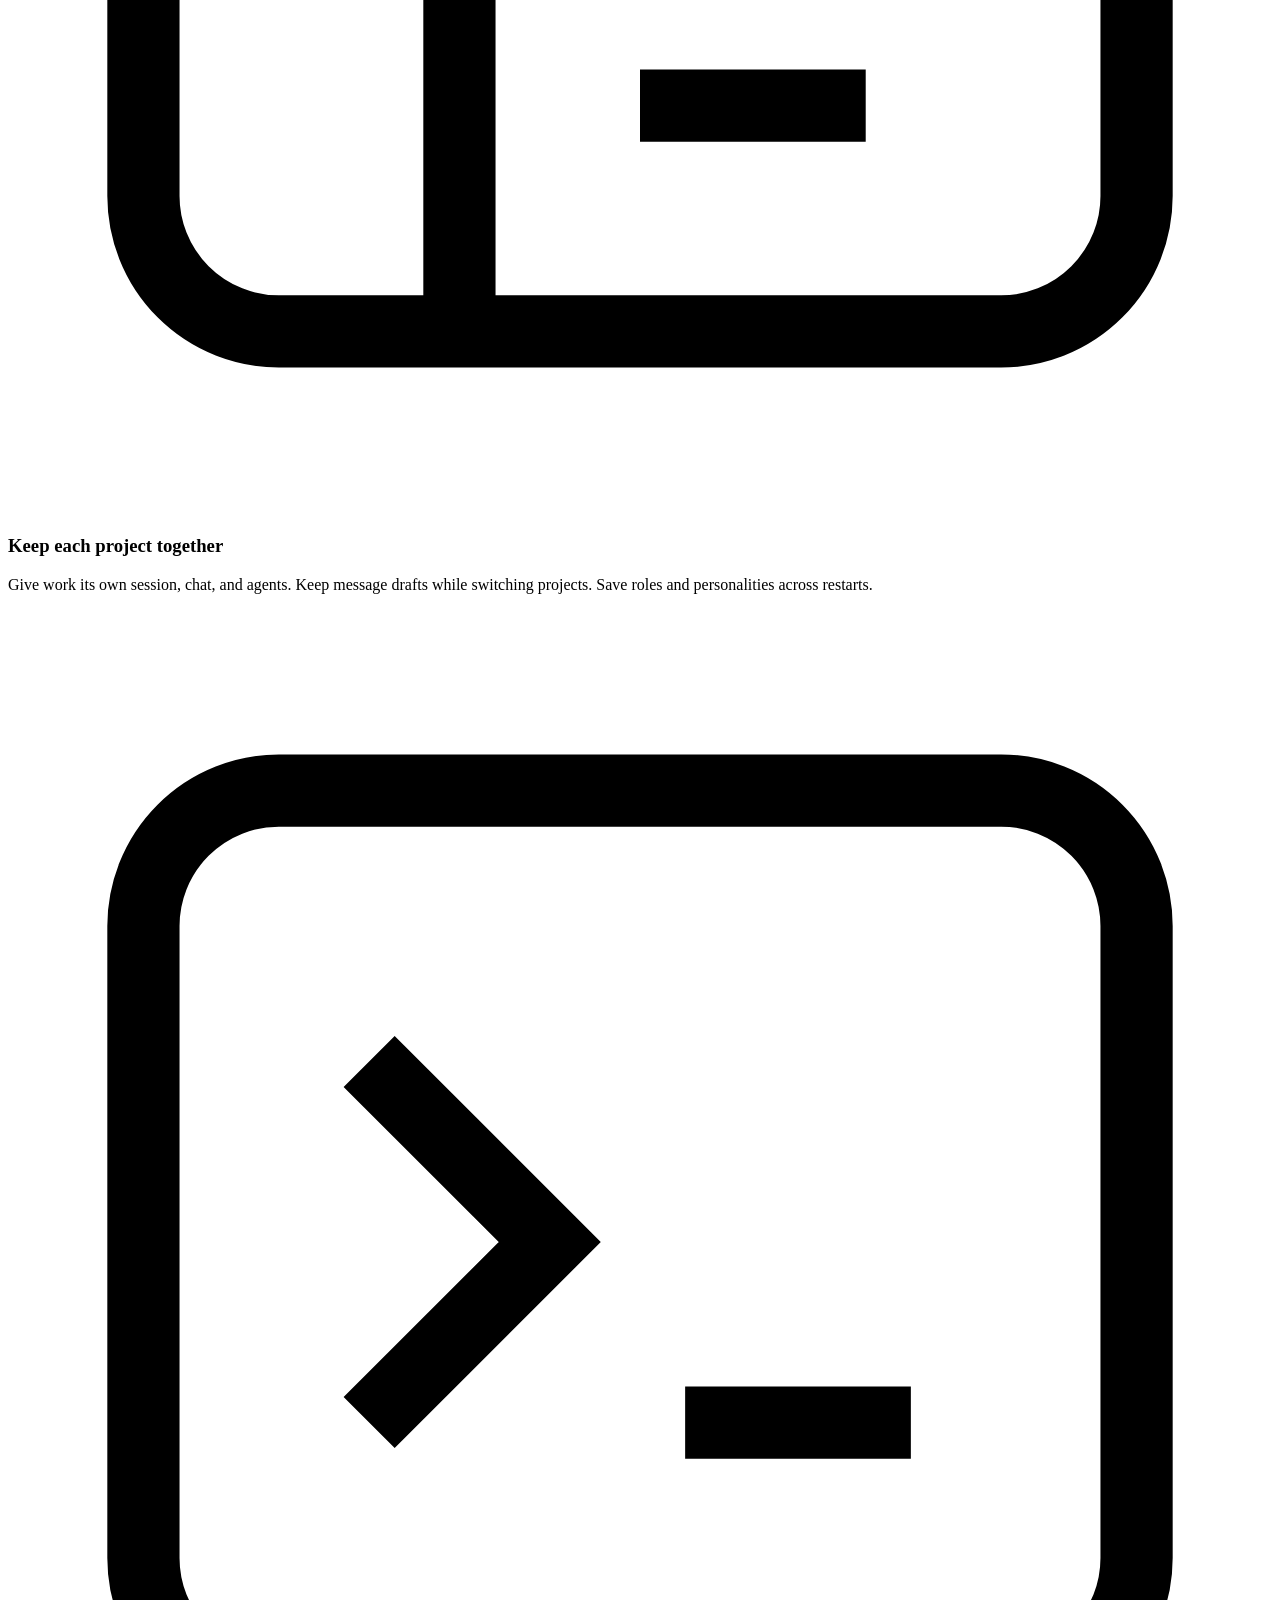
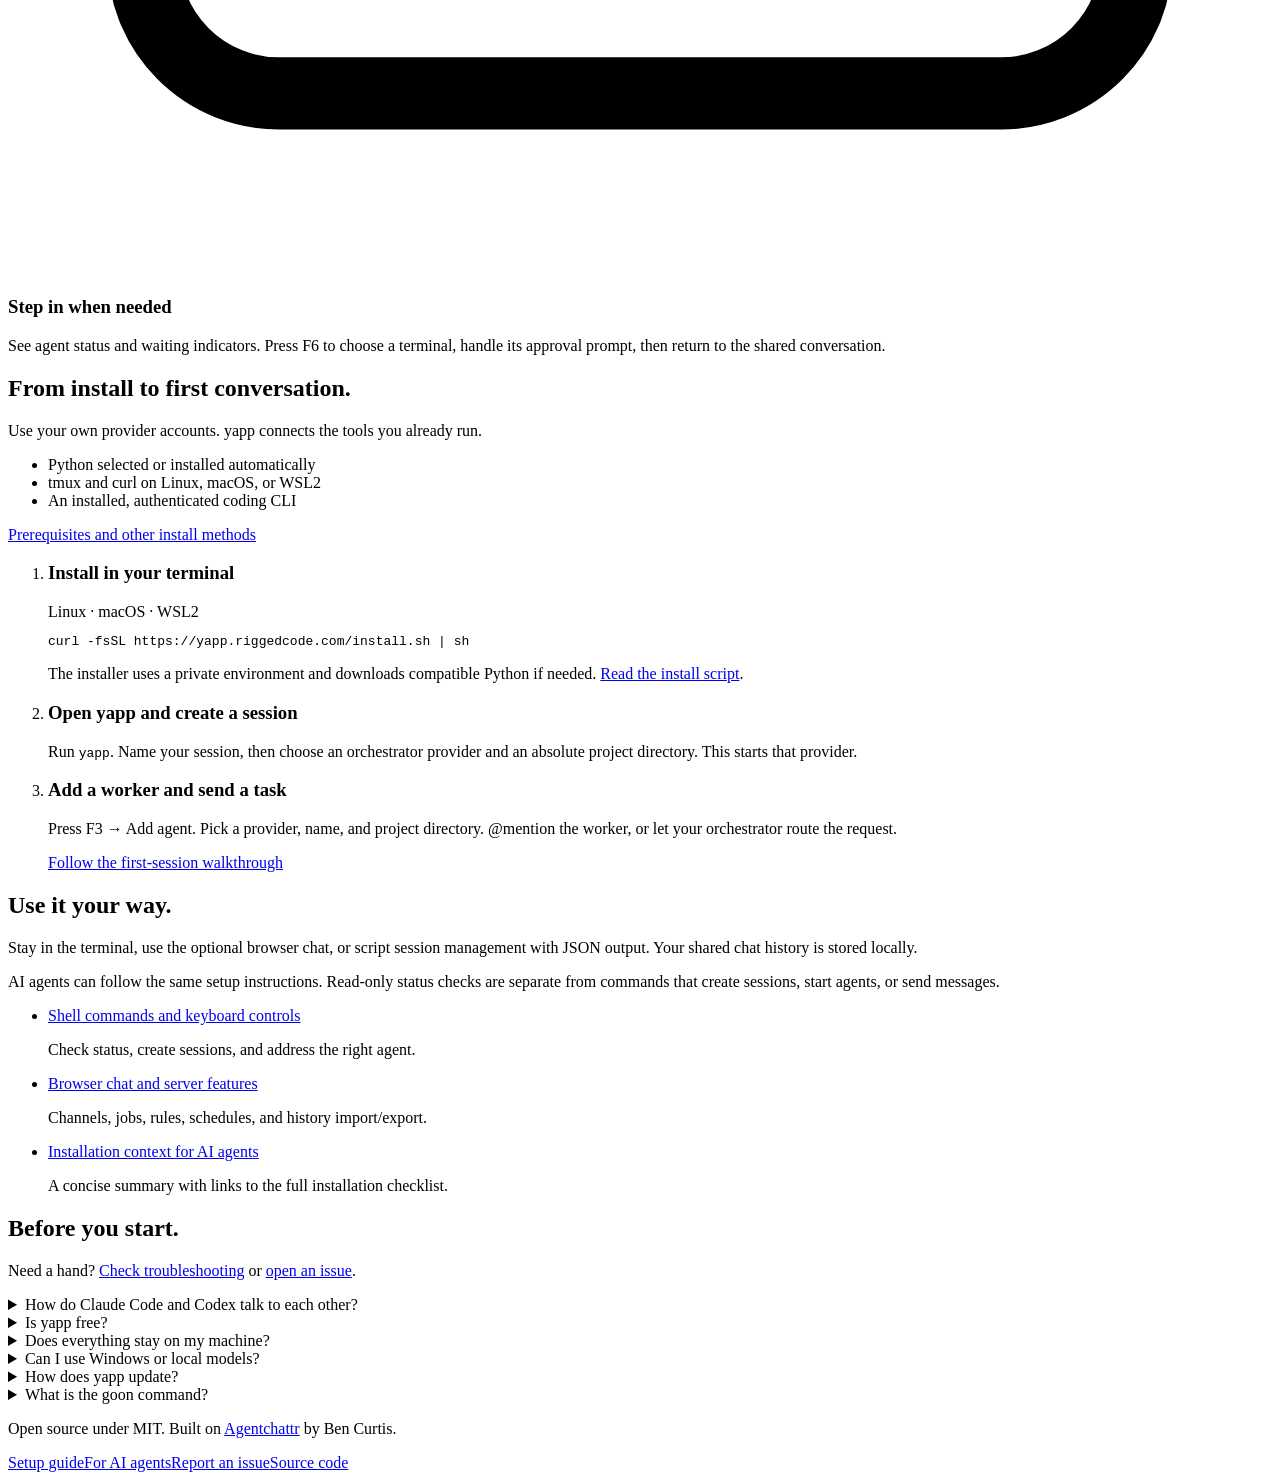
==== commit 0f18bd7c: "fix: bootstrap compatible Python during installation" ====
--- a/site/index.html
+++ b/site/index.html
@@ -93,7 +93,7 @@
       <h1 id="hero-title">Your AI coding agents.<br>One shared workspace.</h1>
       <p class="lead">Bring Claude Code, Codex, and Gemini CLI into one conversation. Share context, hand off work, and review their progress from your terminal.</p>
       <div class="actions"><a class="button" href="#start">Install yapp</a><a class="button secondary" href="/docs/">Read the setup guide</a></div>
-      <p class="small">Free under MIT · Python 3.11+ · Linux, macOS &amp; WSL2</p>
+      <p class="small">Free under MIT · Linux, macOS &amp; WSL2</p>
     </div>
     <figure class="workspace">
       <div class="window">
@@ -143,7 +143,7 @@
   <section class="wrap" id="start" aria-labelledby="start-title">
     <div class="setup">
       <div><h2 id="start-title">From install to first conversation.</h2><p class="intro">Use your own provider accounts. yapp connects the tools you already run.</p>
-        <ul class="requirements"><li>Python 3.11+ with venv and pip</li><li>tmux and curl on Linux, macOS, or WSL2</li><li>An installed, authenticated coding CLI</li></ul>
+        <ul class="requirements"><li>Python selected or installed automatically</li><li>tmux and curl on Linux, macOS, or WSL2</li><li>An installed, authenticated coding CLI</li></ul>
         <p><a class="text-link" href="/docs/#install">Prerequisites and other install methods</a></p>
       </div>
       <ol class="steps">
@@ -151,7 +151,7 @@
   <div class="command-bar"><span>Linux · macOS · WSL2</span><button class="copy" type="button" data-copy="install-command" aria-label="Copy install command" hidden>Copy</button></div>
   <pre><code id="install-command">curl -fsSL https://yapp.riggedcode.com/install.sh | sh</code></pre>
 </div>
-<p class="status" role="status" aria-live="polite" aria-atomic="true"></p><p>The installer uses its own Python environment. <a href="/install.sh">Read the install script</a>.</p></li>
+<p class="status" role="status" aria-live="polite" aria-atomic="true"></p><p>The installer uses a private environment and downloads compatible Python if needed. <a href="/install.sh">Read the install script</a>.</p></li>
         <li><h3>Open yapp and create a session</h3><p>Run <code>yapp</code>. Name your session, then choose an orchestrator provider and an absolute project directory. This starts that provider.</p></li>
         <li><h3>Add a worker and send a task</h3><p>Press F3 → Add agent. Pick a provider, name, and project directory. @mention the worker, or let your orchestrator route the request.</p><a class="text-link" href="/docs/#first-session">Follow the first-session walkthrough</a></li>
       </ol>
